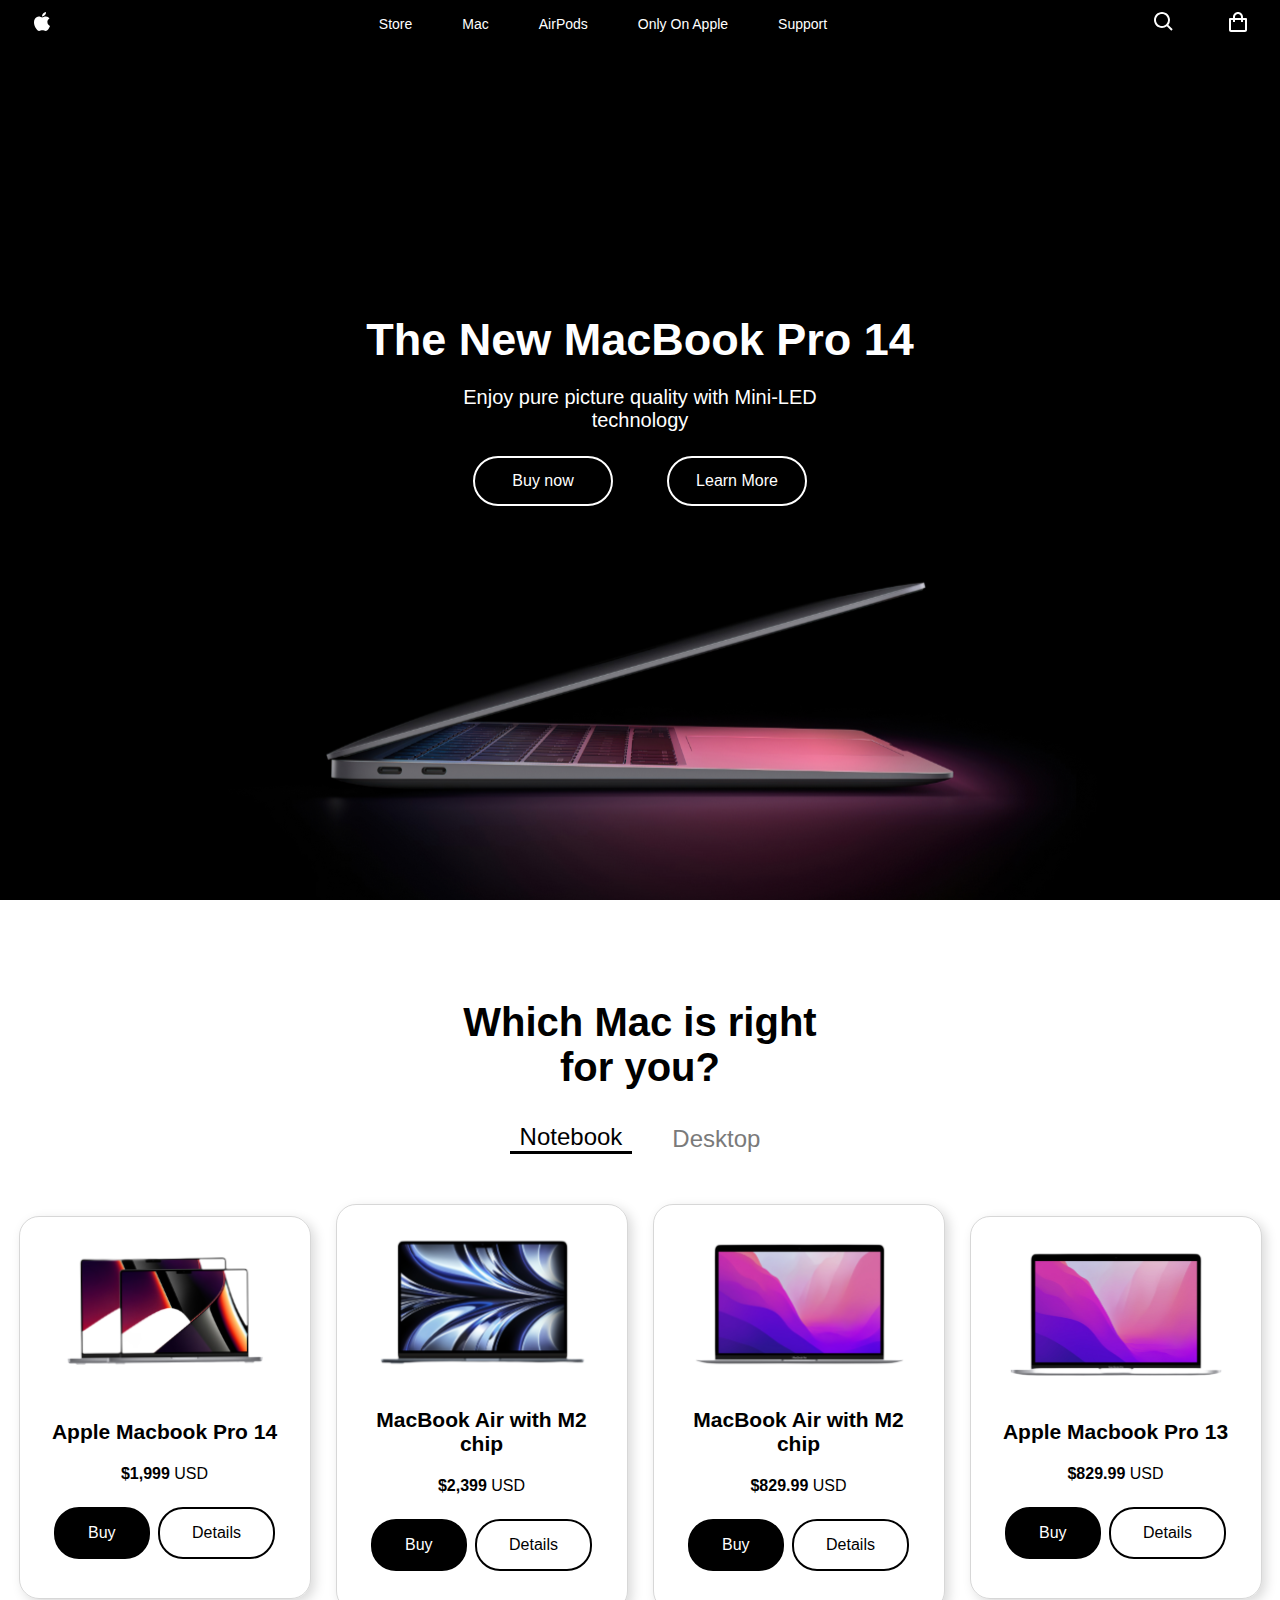
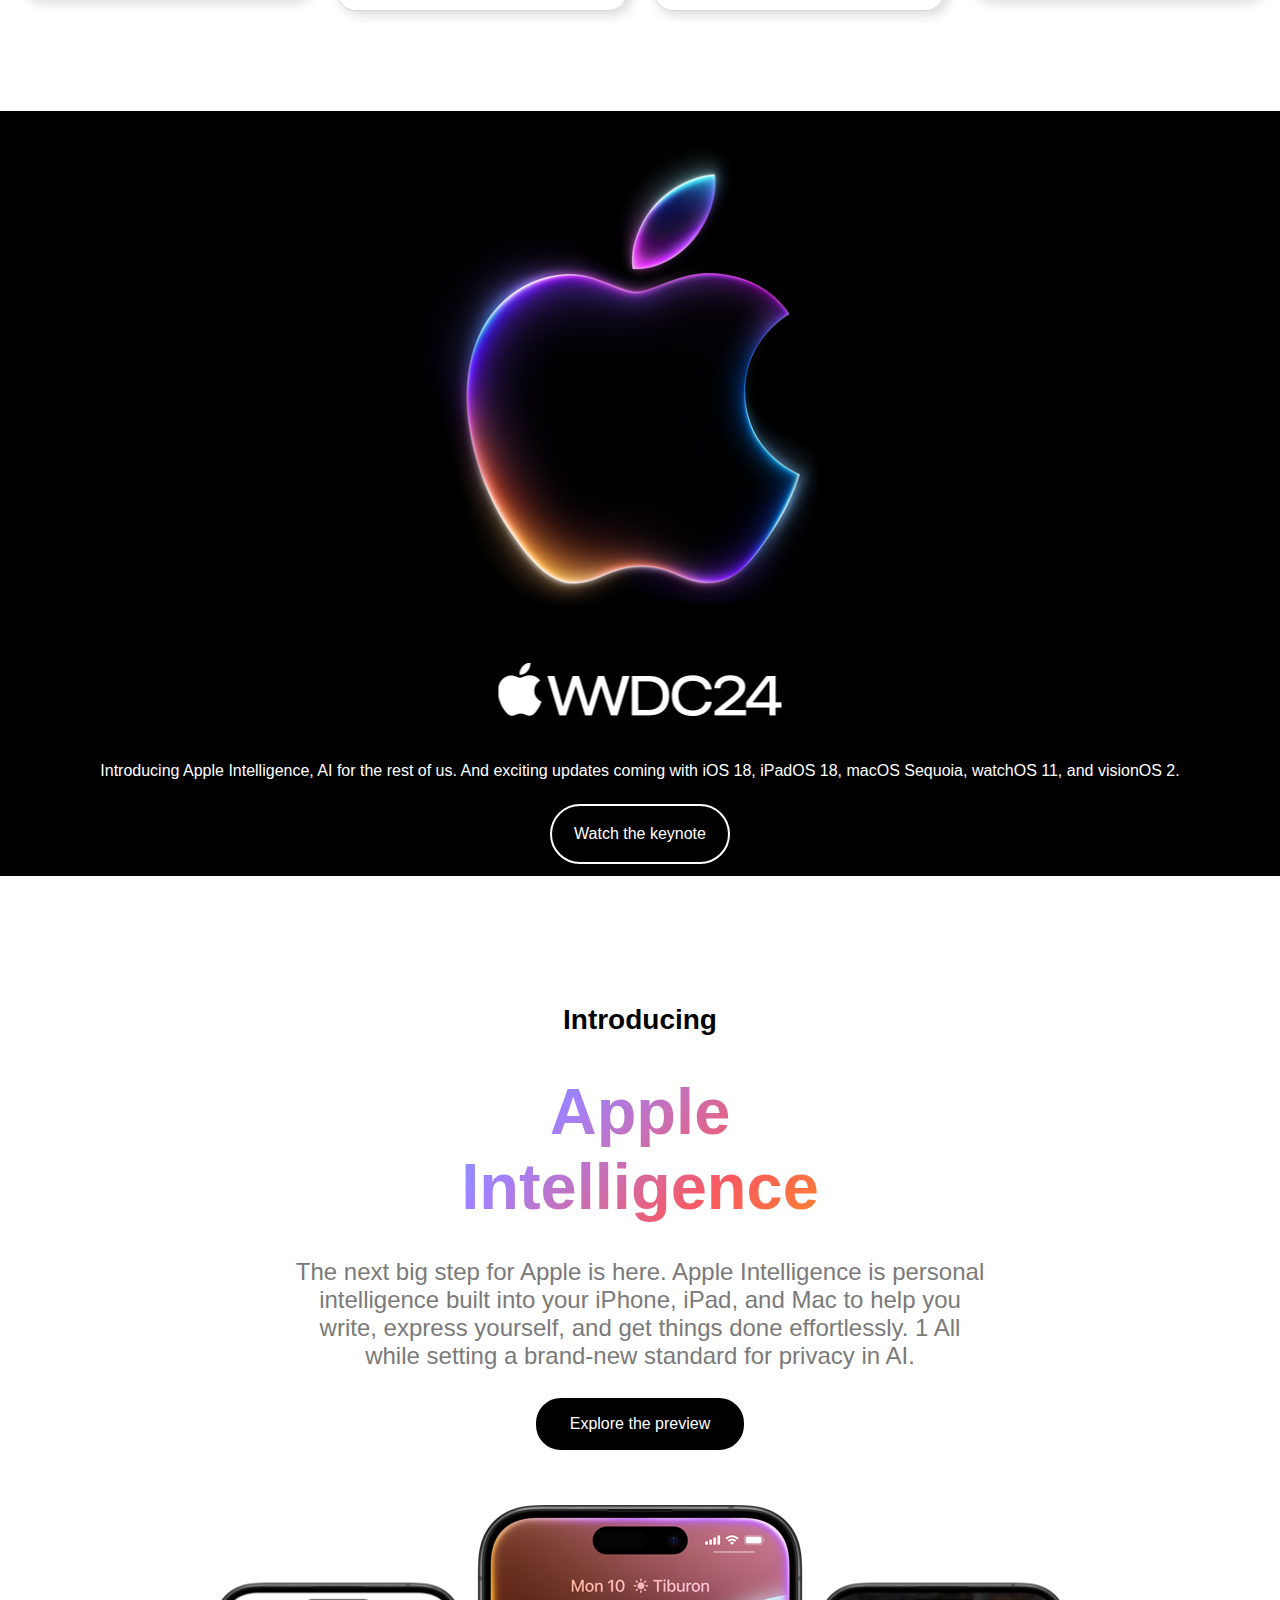
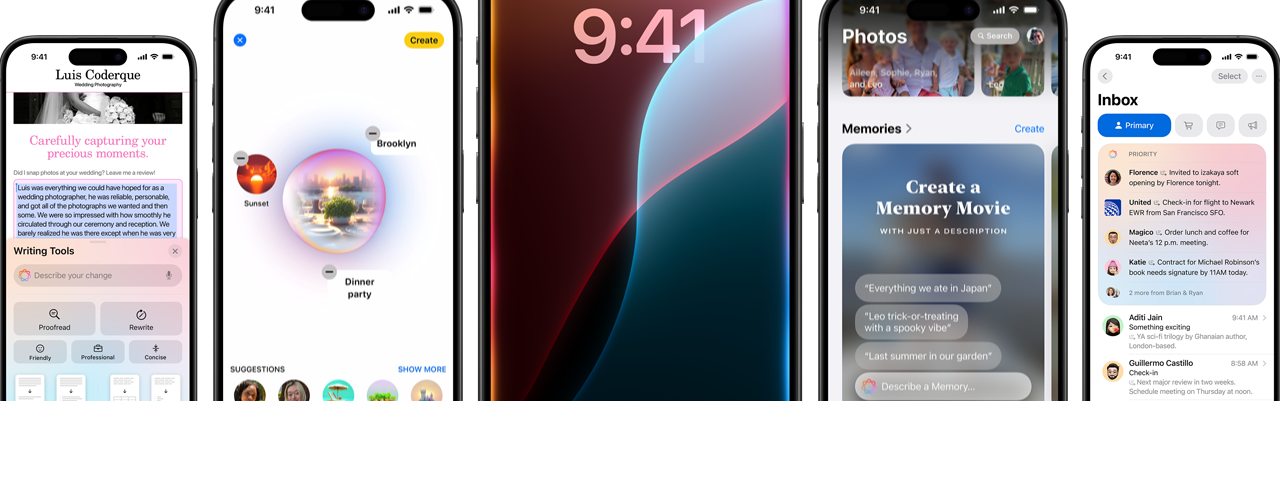
==== Landing_Page_Project/index.html @ f55e0472 "files were added" ====
<!DOCTYPE html>
<html lang="en">
  <head>
    <meta charset="UTF-8" />
    <meta name="viewport" content="width=device-width, initial-scale=1.0" />
    <link rel="stylesheet" href="./Style/General.css" />
    <link rel="stylesheet" href="./Style/Header.css" />
    <link rel="stylesheet" href="./Style/main.css" />
    <link rel="stylesheet" href="./Style/Footer.css" />
    <title>Apple</title>
  </head>
  <body>
    <header>
      <nav>
        <div class="logo">
          <svg
            xmlns="http://www.w3.org/2000/svg"
            width="24"
            height="24"
            viewBox="0 0 24 24"
          >
            <path
              d="M19.665 16.811a10.316 10.316 0 0 1-1.021 1.837c-.537.767-.978 1.297-1.316 1.592-.525.482-1.089.73-1.692.744-.432 0-.954-.123-1.562-.373-.61-.249-1.17-.371-1.683-.371-.537 0-1.113.122-1.73.371-.616.25-1.114.381-1.495.393-.577.025-1.154-.229-1.729-.764-.367-.32-.826-.87-1.377-1.648-.59-.829-1.075-1.794-1.455-2.891-.407-1.187-.611-2.335-.611-3.447 0-1.273.275-2.372.826-3.292a4.857 4.857 0 0 1 1.73-1.751 4.65 4.65 0 0 1 2.34-.662c.46 0 1.063.142 1.81.422s1.227.422 1.436.422c.158 0 .689-.167 1.593-.498.853-.307 1.573-.434 2.163-.384 1.6.129 2.801.759 3.6 1.895-1.43.867-2.137 2.08-2.123 3.637.012 1.213.453 2.222 1.317 3.023a4.33 4.33 0 0 0 1.315.863c-.106.307-.218.6-.336.882zM15.998 2.38c0 .95-.348 1.838-1.039 2.659-.836.976-1.846 1.541-2.941 1.452a2.955 2.955 0 0 1-.021-.36c0-.913.396-1.889 1.103-2.688.352-.404.8-.741 1.343-1.009.542-.264 1.054-.41 1.536-.435.013.128.019.255.019.381z"
            ></path>
          </svg>
        </div>
        <ul class="Nav__menu">
          <li>Store</li>
          <li>Mac</li>
          <li>AirPods</li>
          <li>Only On Apple</li>
          <li>Support</li>
        </ul>

        <ul class="right__nav">
          <li>
            <svg
              xmlns="http://www.w3.org/2000/svg"
              width="24"
              height="24"
              viewBox="0 0 24 24"
            >
              <path
                d="M10 18a7.952 7.952 0 0 0 4.897-1.688l4.396 4.396 1.414-1.414-4.396-4.396A7.952 7.952 0 0 0 18 10c0-4.411-3.589-8-8-8s-8 3.589-8 8 3.589 8 8 8zm0-14c3.309 0 6 2.691 6 6s-2.691 6-6 6-6-2.691-6-6 2.691-6 6-6z"
              ></path>
            </svg>
          </li>
          <li>
            <svg
              xmlns="http://www.w3.org/2000/svg"
              width="24"
              height="24"
              viewBox="0 0 24 24"
            >
              <path
                d="M5 22h14c1.103 0 2-.897 2-2V9a1 1 0 0 0-1-1h-3V7c0-2.757-2.243-5-5-5S7 4.243 7 7v1H4a1 1 0 0 0-1 1v11c0 1.103.897 2 2 2zM9 7c0-1.654 1.346-3 3-3s3 1.346 3 3v1H9V7zm-4 3h2v2h2v-2h6v2h2v-2h2l.002 10H5V10z"
              ></path>
            </svg>
          </li>
          <li>
            <svg
              xmlns="http://www.w3.org/2000/svg"
              width="24"
              height="24"
              viewBox="0 0 24 24"
            >
              <path d="M4 6h16v2H4zm0 5h16v2H4zm0 5h16v2H4z"></path>
            </svg>
          </li>
        </ul>
      </nav>
      <div class="Header__Title">
        <h1>The New MacBook Pro 14</h1>
        <p>
          Enjoy pure picture quality with Mini-LED <br />
          technology
        </p>
        <div class="btns__header">
          <button class="buttonOne">Buy now</button>
          <button class="buttonOne">Learn More</button>
        </div>
      </div>
      <img class="desktop__img" src="./Images/Laptops/Header_img.svg" alt="" />
      <img
        class="mobile__img"
        src="./Images/Laptops/New-2023-M3-MacBook-Pro.jpg"
        alt=""
      />
    </header>
    <main>
      <section class="section">
        <div class="Headeing__sectionOne">
          <h2>Which Mac is right<br />for you?</h2>
          <div class="types__section">
            <span>Notebook</span>
            <span>Desktop</span>
          </div>
        </div>
        <div class="slider__cards">
          <div class="cards">
            <div class="card">
              <img
                class="laptop__product"
                src="./Images/Laptops/Apple_macbook_pro_14.svg"
                alt=""
              />
              <h3>Apple Macbook Pro 14</h3>
              <div>
                <span class="price"><span class="bold">$1,999</span> USD</span>
              </div>
              <div class="card__btns">
                <button class="buttonThree">Buy</button>
                <button class="buttonTwo">Details</button>
              </div>
            </div>
            <div class="card">
              <img
                class="laptop__product"
                src="./Images/Laptops/mac_air_m2_chip.svg"
                alt=""
              />
              <h3>MacBook Air with M2 chip</h3>
              <div>
                <span class="price"><span class="bold">$2,399</span> USD</span>
              </div>
              <div class="card__btns">
                <button class="buttonThree">Buy</button>
                <button class="buttonTwo">Details</button>
              </div>
            </div>
            <div class="card">
              <img
                class="laptop__product"
                src="./Images/Laptops/mac_air_m1_chip.svg"
                alt=""
              />
              <h3>MacBook Air with M2 chip</h3>
              <div>
                <span class="price"><span class="bold">$829.99</span> USD</span>
              </div>
              <div class="card__btns">
                <button class="buttonThree">Buy</button>
                <button class="buttonTwo">Details</button>
              </div>
            </div>
            <div class="card">
              <img
                class="laptop__product"
                src="./Images/Laptops/macbook_pro_13.svg"
                alt=""
              />
              <h3>Apple Macbook Pro 13</h3>
              <div>
                <span class="price"><span class="bold">$829.99</span> USD</span>
              </div>
              <div class="card__btns">
                <button class="buttonThree">Buy</button>
                <button class="buttonTwo">Details</button>
              </div>
            </div>
          </div>
        </div>
      </section>
      <section class="section section2">
        <img class="Larg__logo" src="./Images/Logo/Ai_Apple_logo.svg" alt="" />
        <img src="./Images/VWDC24.svg" alt="" />
        <p>
          Introducing Apple Intelligence, AI for the rest of us. And exciting
          updates coming with iOS 18, iPadOS 18, macOS Sequoia, watchOS 11, and
          visionOS 2.
        </p>
        <button class="buttonOne largeButton">Watch the keynote</button>
      </section>
      <section class="section section3">
        <div class="heading__section3">
          <h3>Introducing</h3>
          <h2>Apple Intelligence</h2>
          <p>
            The next big step for Apple is here. Apple Intelligence is personal
            intelligence built into your iPhone, iPad, and Mac to help you
            write, express yourself, and get things done effortlessly. 1 All
            while setting a brand-new standard for privacy in AI.
          </p>
          <button class="buttonThree">Explore the preview</button>
        </div>
        <div class="section3__images">
          <img src="./Images/iPhone/iphone8.svg" alt="" />
          <img src="./Images/iPhone/iphone7.svg" alt="" />
          <img src="./Images/iPhone/iphone6.svg" alt="" />
          <img src="./Images/iPhone/iphone9.svg" alt="" />
          <img src="./Images/iPhone/iphone10.svg" alt="" />
        </div>
      </section>
    </main>
  </body>
</html>
---- Landing_Page_Project/Style/General.css ----
@import url("https://fonts.cdnfonts.com/css/sf-pro-display");

:root {
  --White-color: #ffffff;
  --Black-color: #000000;
  --Gray-color: #7a7a7a;
}

body {
  font-family: "SF Pro Display", sans-serif;
  margin: 0;
  padding: 0;
  scroll-behavior: smooth;
}

/*Buttons*/

.buttonOne {
  background-color: transparent;
  color: var(--White-color);
  border: 2px solid var(--White-color);
  height: 50px;
  width: 140px;
  text-align: center;
  text-decoration: none;
  display: inline-block;
  font-size: 16px;
  margin: 4px 2px;
  cursor: pointer;
  border-radius: 25px;
}

.largeButton {
  width: 180px;
  height: 60px;
  border-radius: 35px;
}

.buttonOne:hover {
  background-color: var(--White-color);
  color: var(--Black-color);
  transition-duration: 0.3s;
  transition-timing-function: ease-out;
}

.buttonTwo {
  background-color: transparent;
  color: var(--Black-color);
  border: 2px solid var(--Black-color);
  padding: 15px 32px;
  text-align: center;
  text-decoration: none;
  display: inline-block;
  font-size: 16px;
  margin: 4px 2px;
  cursor: pointer;
  border-radius: 25px;
}

.buttonTwo:hover {
  background-color: var(--Black-color);
  color: var(--White-color);
  transition-duration: 0.3s;
  transition-timing-function: ease-out;
}

.buttonThree {
  background-color: var(--Black-color);
  color: var(--White-color);
  border: 2px solid var(--Black-color);
  padding: 15px 32px;
  text-align: center;
  text-decoration: none;
  display: inline-block;
  font-size: 16px;
  margin: 4px 2px;
  cursor: pointer;
  border-radius: 25px;
}

.buttonThree:hover {
  background-color: var(--White-color);
  color: var(--Black-color);
  transition-duration: 0.3s;
  transition-timing-function: ease-out;
}

/*End of Buttons*/

/*Spcls*/
.bold {
  font-weight: bold;
}
/*end of Spcls*/

/*Headings*/

.Headeing__sectionOne {
  text-align: center;
}

.Headeing__sectionOne h2 {
  font-size: 40px;
}

.types__section {
  display: flex;
  align-items: center;
  justify-content: center;
  gap: 30px;
}

.types__section span {
  font-size: 24px;
  padding: 0 10px;
  cursor: pointer;
}

.types__section span:first-child {
  border-bottom: 3px solid var(--Black-color);
}

.types__section span:last-child {
  color: var(--Gray-color);
}
/*end of Headings*/
---- Landing_Page_Project/Style/Header.css ----
:root {
  --White-color: #ffffff;
  --Black-color: #000000;
}

header {
  background-color: var(--Black-color);
  color: var(--White-color);
  display: flex;
  flex-direction: column;
  align-items: center;
  justify-content: space-between;
  height: 100dvh;
  overflow-y: hidden;
}

header img {
  width: 80%;
}

.mobile__img {
  display: none;
}

nav {
  display: flex;
  align-items: center;
  justify-content: space-between;
  padding: 10px 30px;
  font-size: 14px;
  fill: var(--White-color);
  width: 100%;
  box-sizing: border-box;
}

nav ul {
  list-style-type: none;
  margin: 0;
  padding: 0;
  display: flex;
  align-items: center;
  justify-content: center;
  gap: 50px;
}

nav ul li,
.logo {
  cursor: pointer;
}

.Nav__menu {
  justify-self: center;
}

.right__nav li:last-child {
  display: none;
}

.Header__Title {
  display: flex;
  flex-direction: column;
  align-items: center;
  justify-content: center;
  text-align: center;
  transform: translateY(200px);
}

.Header__Title h1 {
  font-size: 45px;
  margin: 0;
}

.Header__Title p {
  font-size: 20px;
}

.btns__header {
  display: flex;
  align-items: center;
  justify-content: center;
  gap: 50px;
}

@media screen and (max-width: 1024px) {
  header img {
    width: 100%;
  }
}

@media screen and (max-width: 768px) {
  .Nav__menu {
    display: none;
  }

  .right__nav li:last-child {
    display: list-item;
  }

  .Header__Title {
    transform: translateY(0);
  }

  .Header__Title h1 {
    font-size: 30px;
  }
  .Header__Title p {
    font-size: 15px;
  }

  .btns__header {
    flex-direction: column;
    gap: 20px;
  }

  .desktop__img {
    display: none;
  }

  .mobile__img {
    display: block;
  }
}
---- Landing_Page_Project/Style/main.css ----
:root {
  --White-color: #ffffff;
  --Black-color: #000000;
  --Gray-color: #7a7a7a;
  --transparent-gray: #7a7a7a4d;
}

.section {
  margin: 100px 0;
}

/*Cards*/
.cards {
  display: flex;
  align-items: center;
  justify-content: center;
  gap: 25px;
  margin: 50px 0;
}

.card {
  width: 250px;
  border-radius: 20px;
  box-shadow: 0.25rem 0.25rem 0.75rem rgba(0, 0, 0, 0.15);
  display: flex;
  flex-direction: column;
  align-items: center;
  padding: 15px 20px;
  border: 1px solid var(--transparent-gray);
}

.card img {
  width: 100%;
  height: auto;
  aspect-ratio: 3/2;
}

.card h3 {
  font-size: 21px;
  text-align: center;
}

.laptop__product {
  width: 90%;
}

.card__btns {
  padding: 20px 0;
}

/*end of Cards*/

/*Sections2*/

.section2 {
  background-color: var(--Black-color);
  color: var(--White-color);
  display: flex;
  flex-direction: column;
  justify-content: center;
  align-items: center;
  height: 85dvh;
  text-align: center;
}

.section2 img {
  margin: 25px 0;
}

.Larg__logo {
  width: 50%;
  max-width: 450px;
}

.section2 p {
  margin: 20px 0;
}

/*End of section2*/

/*section3*/
.heading__section3 {
  text-align: center;
  display: flex;
  flex-direction: column;
  align-items: center;
  justify-content: center;
  margin: 0;
}

.heading__section3 h3 {
  font-size: 28px;
}

.heading__section3 h2 {
  font-size: 65px;
  margin: 10px 0;
  width: 550px;
  font-weight: bold;
  background: linear-gradient(135deg, #52c5ff, #9f82ff, #f95960, #ff9e0c);
  background-clip: text;
  -webkit-background-clip: text;
  -webkit-text-fill-color: transparent;
}

.heading__section3 p {
  width: 700px;
  font-size: 24px;
  color: var(--Gray-color);
}

.section3__images {
  display: flex;
  align-items: flex-end;
  justify-content: center;
  gap: 10px;
  margin-top: 50px;
  width: 100%;
}

.section3__images img {
  width: auto;
}
/*end of section3*/

@media screen and (max-width: 1250px) {
  .slider__cards {
    overflow: auto;
    scroll-snap-type: x mandatory;
  }

  .cards {
    display: inline-flex;
    white-space: nowrap;
    padding: 0 20px;
    transition: transform 0.5s ease-in-out;
  }

  /* .card {
    scroll-snap-align: start;
  } */
}

@media screen and (max-width: 768px) {
  .heading__section3 h2 {
    font-size: 45px;
    width: auto;
  }

  .heading__section3 p {
    width: auto;
    font-size: 20px;
  }
}
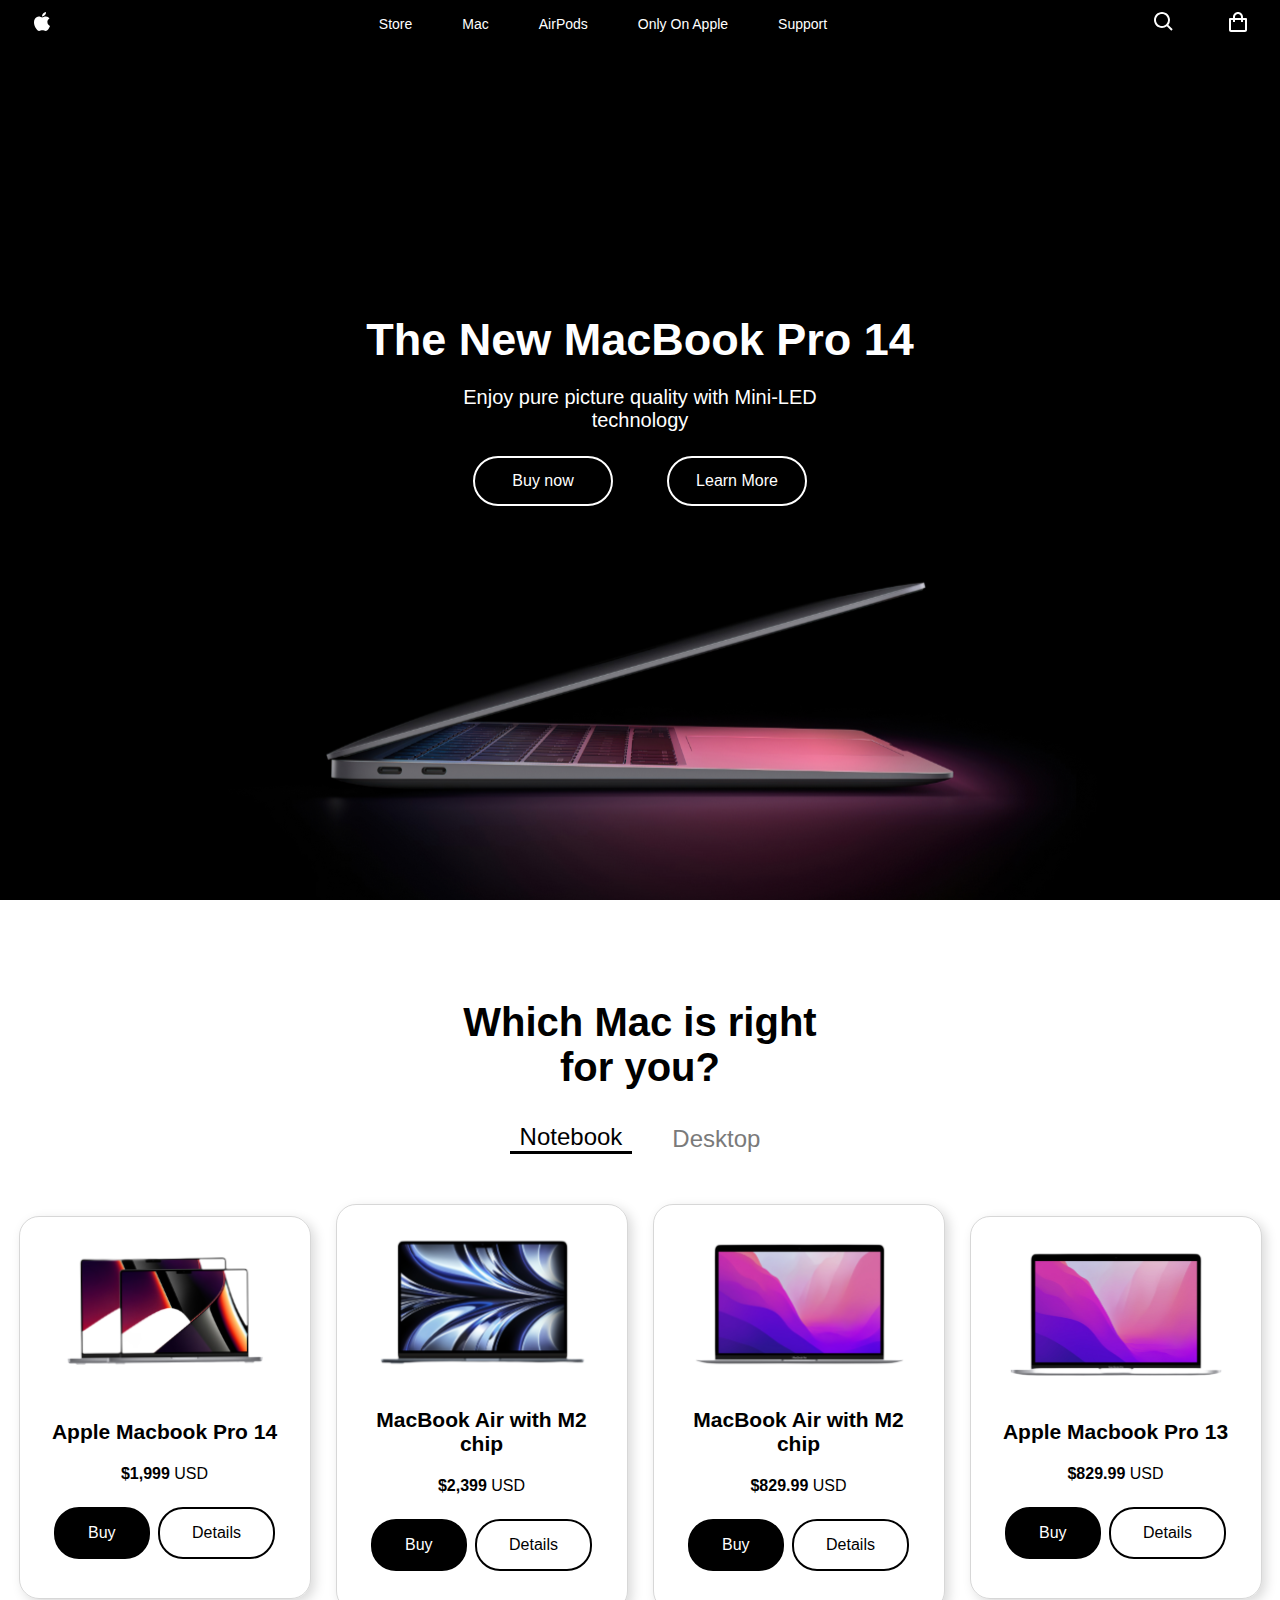
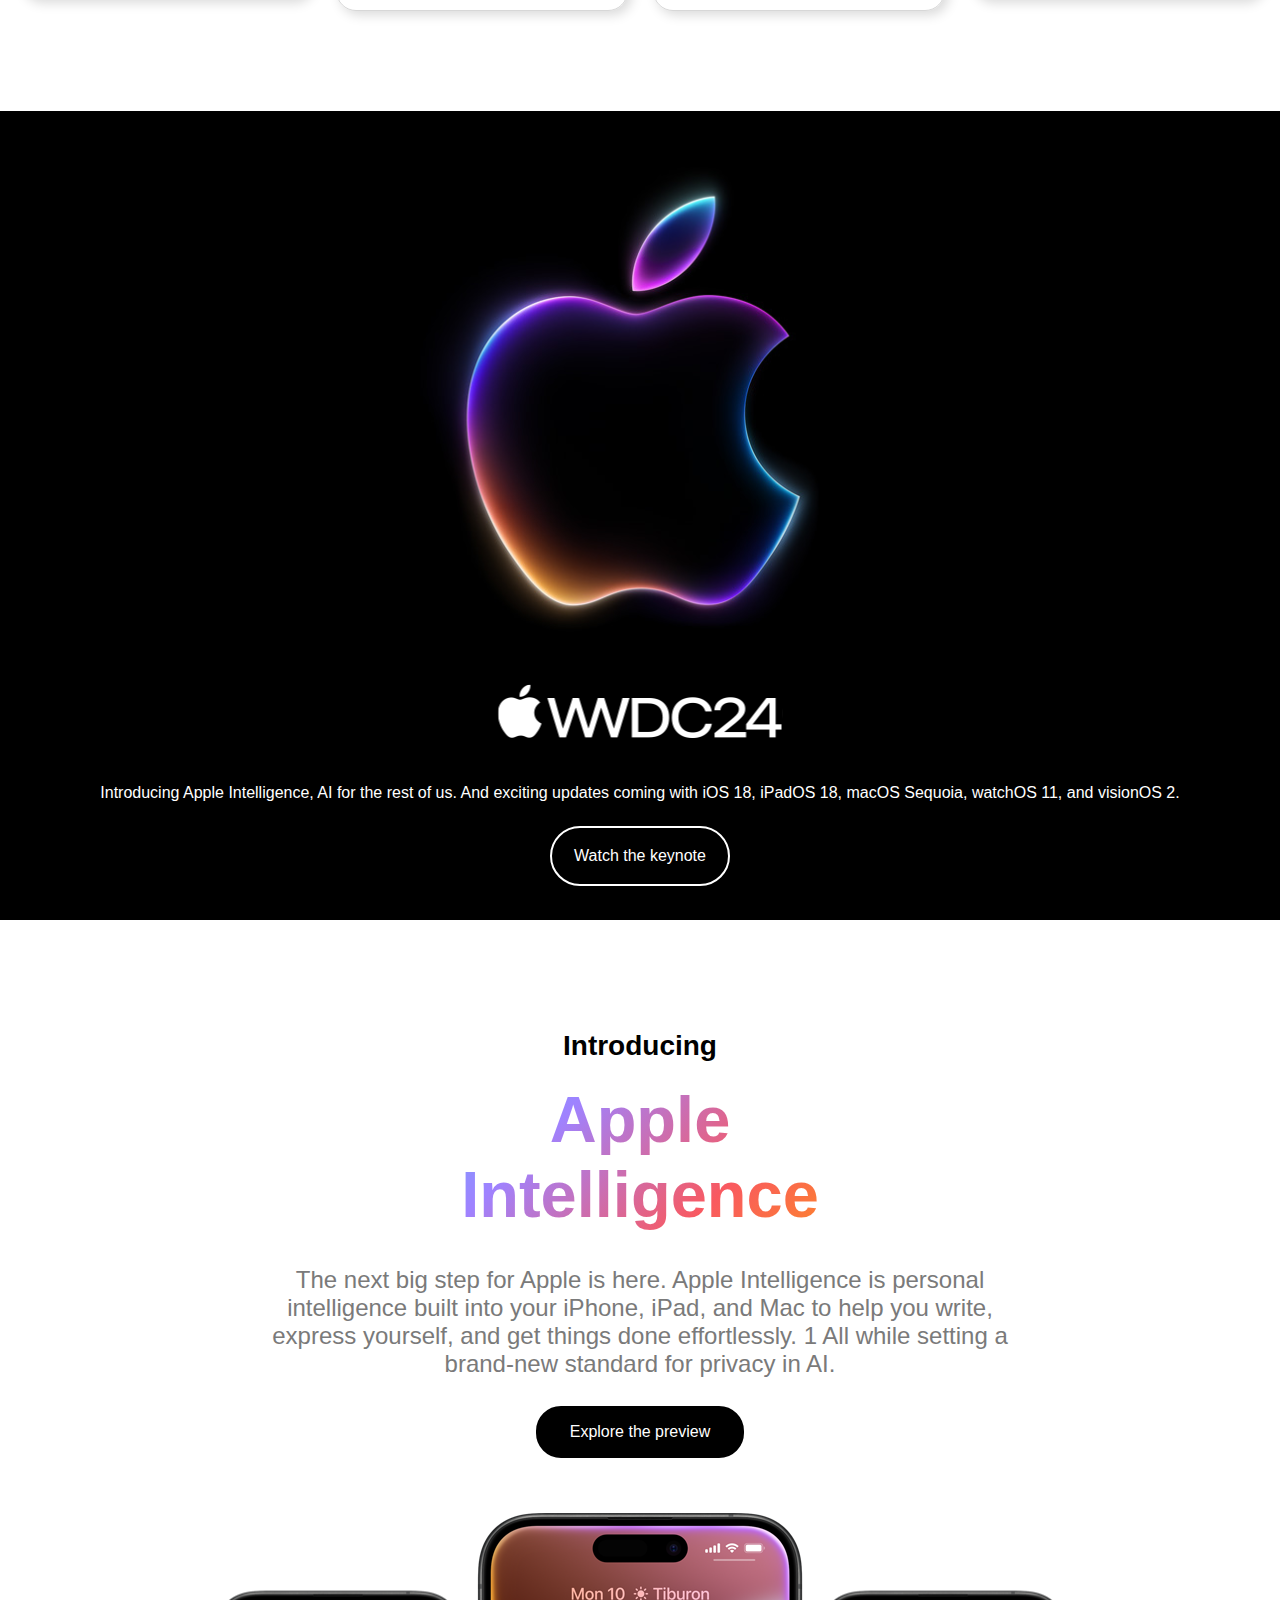
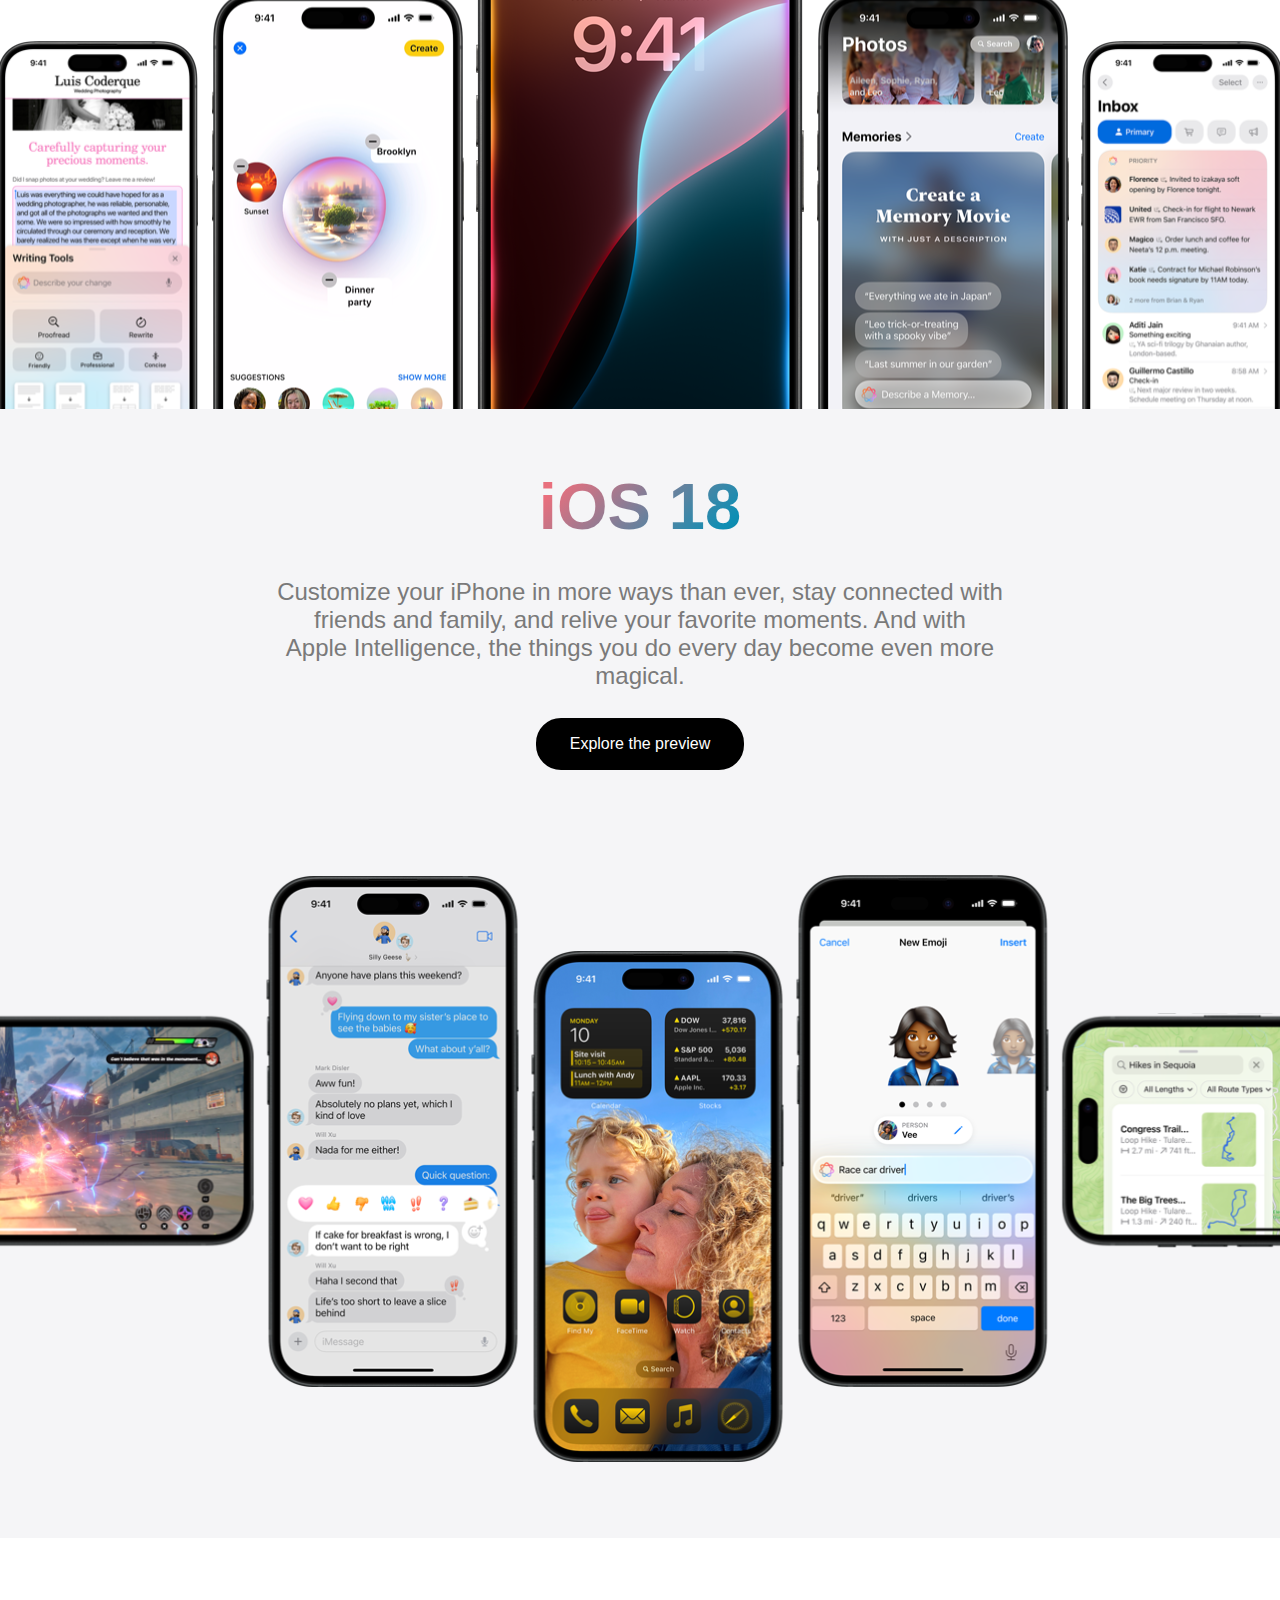
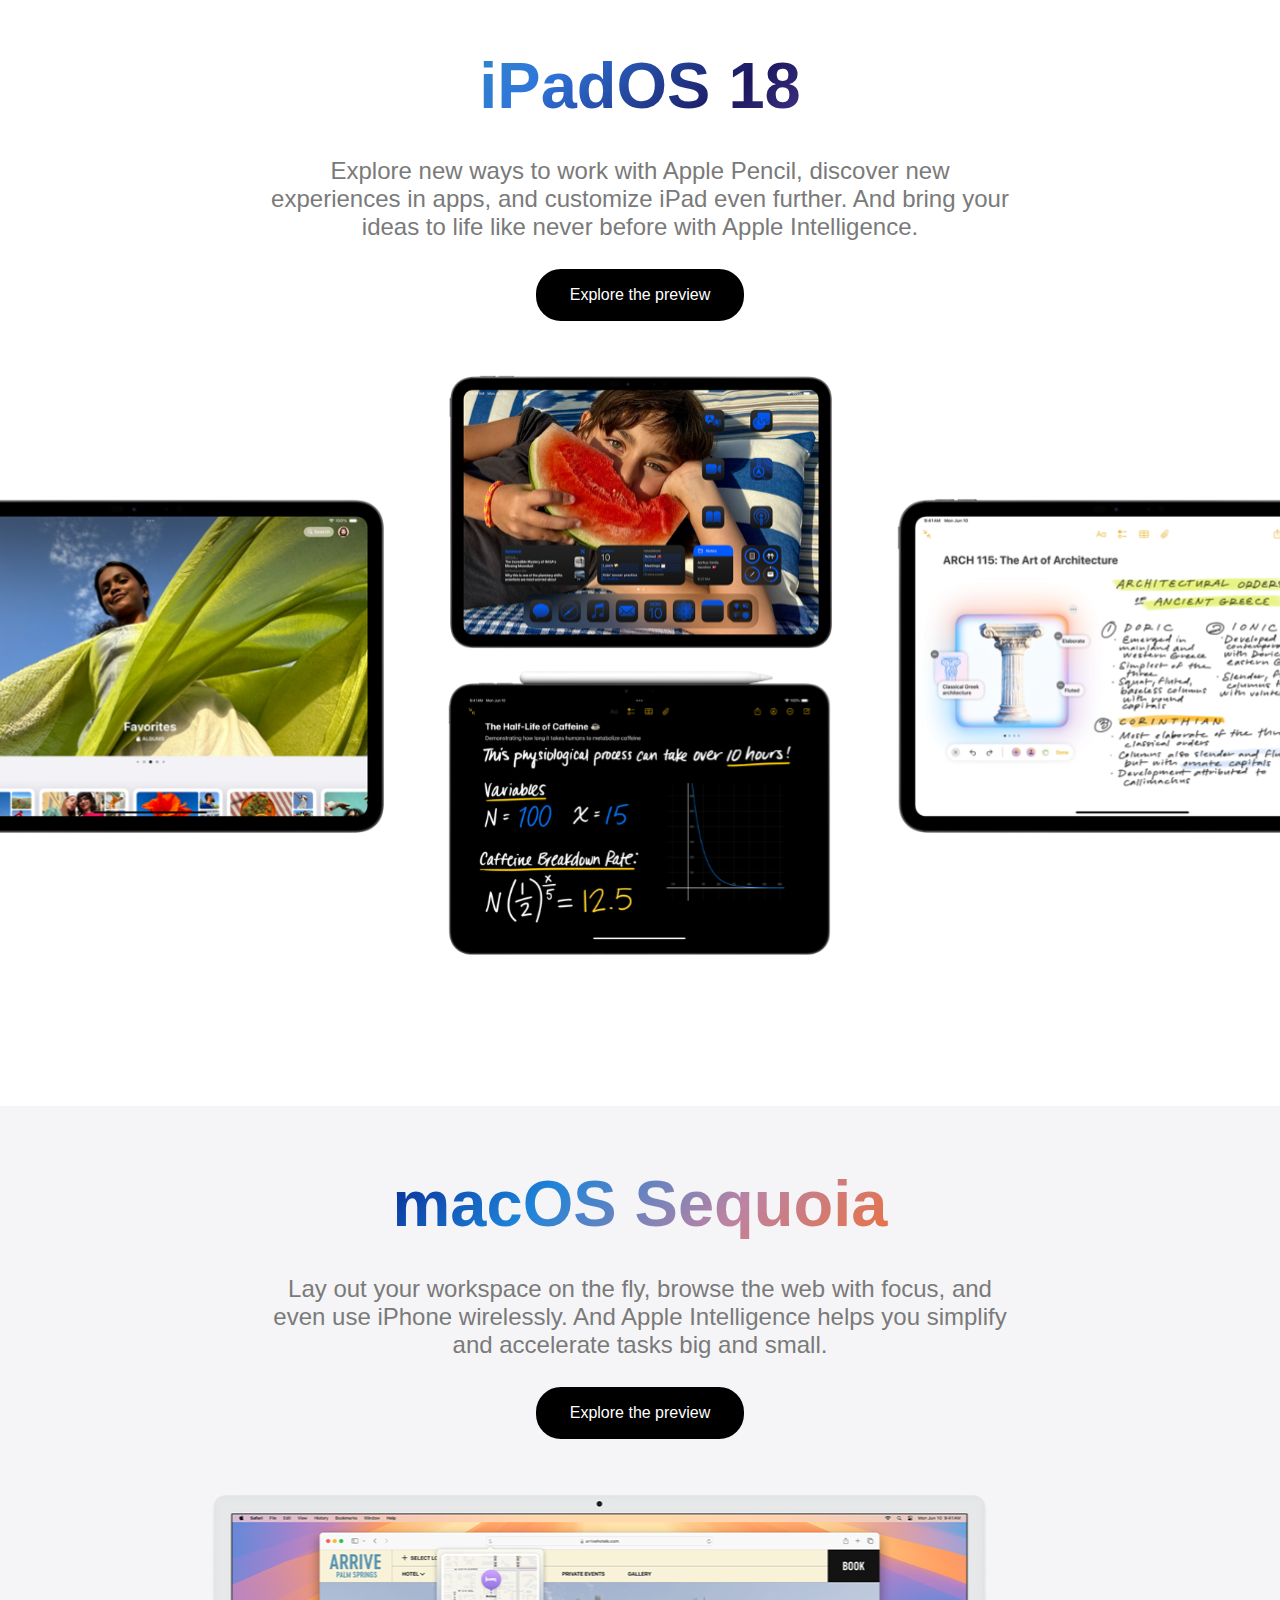
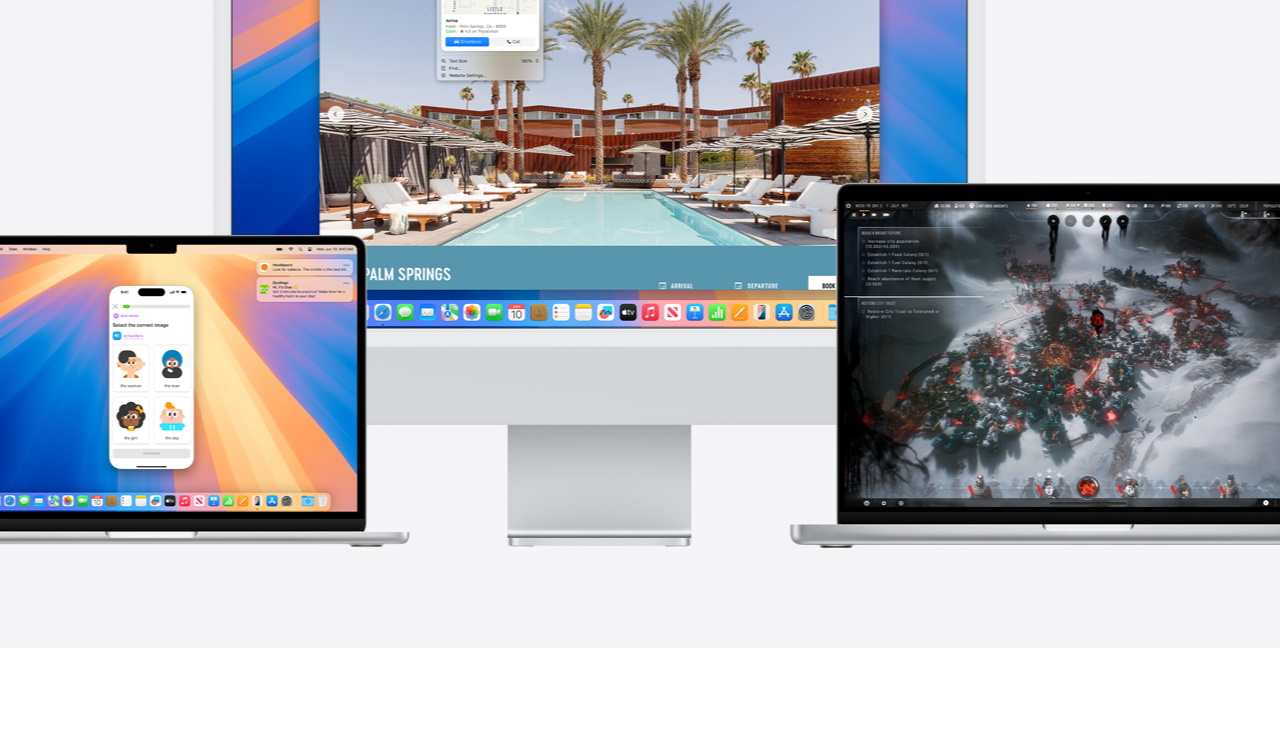
==== commit e7a55e80: "added to section 6" ====
--- a/Landing_Page_Project/index.html
+++ b/Landing_Page_Project/index.html
@@ -172,7 +172,7 @@
         <button class="buttonOne largeButton">Watch the keynote</button>
       </section>
       <section class="section section3">
-        <div class="heading__section3">
+        <div class="heading_title heading__section3">
           <h3>Introducing</h3>
           <h2>Apple Intelligence</h2>
           <p>
@@ -184,11 +184,70 @@
           <button class="buttonThree">Explore the preview</button>
         </div>
         <div class="section3__images">
-          <img src="./Images/iPhone/iphone8.svg" alt="" />
-          <img src="./Images/iPhone/iphone7.svg" alt="" />
-          <img src="./Images/iPhone/iphone6.svg" alt="" />
-          <img src="./Images/iPhone/iphone9.svg" alt="" />
-          <img src="./Images/iPhone/iphone10.svg" alt="" />
+          <img class="max3" src="./Images/iPhone/iphone8.svg" alt="" />
+          <img class="max2" src="./Images/iPhone/iphone7.svg" alt="" />
+          <img class="max1" src="./Images/iPhone/iphone6.svg" alt="" />
+          <img class="max2" src="./Images/iPhone/iphone9.svg" alt="" />
+          <img class="max3" src="./Images/iPhone/iphone10.svg" alt="" />
+        </div>
+      </section>
+      <section class="section section4">
+        <div class="heading_title heading__section4">
+          <h2>iOS 18</h2>
+          <p>
+            Customize your iPhone in more ways than ever, stay connected with
+            friends and family, and relive your favorite moments. And with
+            Apple Intelligence, the things you do every day become even more
+            magical.
+          </p>
+          <button class="buttonThree">Explore the preview</button>
+        </div>
+        <div class="section4__images">
+          <img src="./Images/iPhone/iphone5.svg" alt="" />
+          <img
+            class="hide__onMobile"
+            src="./Images/iPhone/iphone4.svg"
+            alt=""
+          />
+          <img class="mid__sect4Img" src="./Images/iPhone/iphone1.svg" alt="" />
+          <img
+            class="hide__onMobile"
+            src="./Images/iPhone/iphone3.svg"
+            alt=""
+          />
+          <img src="./Images/iPhone/iphone2.svg" alt="" />
+        </div>
+      </section>
+      <section class="section section5">
+        <div class="heading_title heading__section5">
+          <h2>iPadOS 18</h2>
+          <p>
+            Explore new ways to work with Apple Pencil, discover new experiences
+            in apps, and customize iPad even further. And bring your ideas to
+            life like never before with Apple Intelligence.
+          </p>
+          <button class="buttonThree">Explore the preview</button>
+        </div>
+        <div class="section5__images">
+          <img src="./Images/iPad/iPad1.svg" alt="" />
+          <img src="./Images/iPad/iPad2.svg" alt="" />
+          <img src="./Images/iPad/iPad4.svg" alt="" />
+        </div>
+      </section>
+      <section class="section section6">
+        <div class="heading_title heading__section6">
+          <h2>macOS Sequoia</h2>
+          <p>
+            Lay out your workspace on the fly, browse the web with focus, and
+            even use iPhone wirelessly. And Apple Intelligence helps you
+            simplify and accelerate tasks big and small.
+          </p>
+          <button class="buttonThree">Explore the preview</button>
+          <div class="section6__images">
+            <img class="z__forward" src="./Images/Laptops2/laptop2.svg" alt="" />
+            <img src="./Images/Laptops2/Desktop_mac.svg" alt="" />
+            <img class="z__forward" src="./Images/Laptops2/latop1.svg" alt="" />
+          </div>
         </div>
       </section>
     </main>
--- a/Landing_Page_Project/Style/main.css
+++ b/Landing_Page_Project/Style/main.css
@@ -3,6 +3,7 @@
   --Black-color: #000000;
   --Gray-color: #7a7a7a;
   --transparent-gray: #7a7a7a4d;
+  --gray-color-background: #f5f5f7;
 }
 
 .section {
@@ -59,8 +60,8 @@
   flex-direction: column;
   justify-content: center;
   align-items: center;
-  height: 85dvh;
   text-align: center;
+  padding: 30px;
 }
 
 .section2 img {
@@ -79,7 +80,11 @@
 /*End of section2*/
 
 /*section3*/
-.heading__section3 {
+.section3 {
+  margin-bottom: 0;
+}
+
+.heading_title {
   text-align: center;
   display: flex;
   flex-direction: column;
@@ -90,6 +95,7 @@
 
 .heading__section3 h3 {
   font-size: 28px;
+  margin: 10px 0;
 }
 
 .heading__section3 h2 {
@@ -103,8 +109,8 @@
   -webkit-text-fill-color: transparent;
 }
 
-.heading__section3 p {
-  width: 700px;
+.heading_title p {
+  width: 750px;
   font-size: 24px;
   color: var(--Gray-color);
 }
@@ -115,15 +121,145 @@
   justify-content: center;
   gap: 10px;
   margin-top: 50px;
+  overflow: hidden;
+}
+
+.section3__images img {
+  flex-shrink: 0;
+  height: auto;
   width: 100%;
 }
 
-.section3__images img {
-  width: auto;
-}
-/*end of section3*/
+.max1 {
+  flex-basis: 330px;
+}
+
+.max2 {
+  flex-basis: 255px;
+}
+
+.max3 {
+  flex-basis: 205px;
+}
+/*End of section3*/
+
+/*section4*/
+
+.section4 {
+  background-color: var(--gray-color-background);
+  padding: 50px 0;
+  margin-top: 0;
+}
+
+.heading__section4 h2 {
+  font-size: 65px;
+  margin: 10px 0;
+  width: 550px;
+  font-weight: bold;
+  background: linear-gradient(135deg, #cf807f, #ea6f7d, #0d8eb4, #0d4e4e);
+  background-clip: text;
+  -webkit-background-clip: text;
+  -webkit-text-fill-color: transparent;
+}
+
+.section4__images {
+  display: flex;
+  align-items: center;
+  width: 100%;
+  justify-content: space-between;
+  padding: 100px 0;
+  gap: 10px;
+}
+
+.section4__images img {
+  width: 255px;
+  height: auto;
+}
+
+.mid__sect4Img {
+  transform: translateY(75px);
+}
+
+/*End of section4*/
+
+/*section5*/
+
+.heading__section5 h2 {
+  font-size: 65px;
+  margin: 10px 0;
+  width: 550px;
+  font-weight: bold;
+  background: linear-gradient(135deg, #339aaf, #2e76db, #1b175f, #6f57b4);
+  background-clip: text;
+  -webkit-background-clip: text;
+  -webkit-text-fill-color: transparent;
+}
+
+.section5__images {
+  display: flex;
+  align-items: center;
+  justify-content: space-between;
+  padding: 50px 0;
+  gap: 15px;
+}
+
+.section5__images img {
+  max-width: 525px;
+  min-width: 200px;
+  width: 30%;
+  height: auto;
+}
+
+/*End of section5*/
+
+/*section6*/
+.section6 {
+  background-color: var(--gray-color-background);
+  padding: 50px 0;
+}
+
+.heading__section6 h2 {
+  font-size: 65px;
+  margin: 10px 0;
+  width: 550px;
+  font-weight: bold;
+  background: linear-gradient(135deg, #021b8b, #1e84d9, #bd83a2, #ef6f33);
+  background-clip: text;
+  -webkit-background-clip: text;
+  -webkit-text-fill-color: transparent;
+}
+
+.section6__images {
+  display: flex;
+  align-items: flex-end;
+  justify-content: center;
+  overflow-x: hidden;
+  padding: 50px 0;
+}
+
+.section6__images img:first-child {
+  transform: translateX(200px);
+}
+
+.section6__images img:last-child {
+  transform: translateX(-200px);
+}
+
+.z__forward {
+  z-index: 1;
+}
+
+/*End of section6*/
+
+@media screen and (max-width: 1275px) {
+  .section4__images img {
+    width: 200px;
+    height: auto;
+  }
+}
 
 @media screen and (max-width: 1250px) {
+  /*cards start*/
   .slider__cards {
     overflow: auto;
     scroll-snap-type: x mandatory;
@@ -136,19 +272,90 @@
     transition: transform 0.5s ease-in-out;
   }
 
-  /* .card {
-    scroll-snap-align: start;
-  } */
+  /*end of cards*/
+}
+
+@media screen and (max-width: 1024px) {
+  /*section 3*/
+
+  .max1 {
+    max-width: 30%;
+  }
+
+  .max2 {
+    max-width: 20%;
+  }
+
+  .max3 {
+    max-width: 15%;
+  }
+
+  /*end of section 3*/
+
+  /*section4*/
+
+  .section4__images img {
+    width: 168px;
+  }
+
+  /*end of section4*/
+}
+
+@media screen and (max-width: 890px) {
+  .hide__onMobile {
+    display: none;
+  }
+
+  .section4__images img {
+    width: 200px;
+  }
+
+  .mid__sect4Img {
+    transform: translateY(0);
+  }
 }
 
 @media screen and (max-width: 768px) {
-  .heading__section3 h2 {
+  .heading_title h2 {
     font-size: 45px;
     width: auto;
   }
 
-  .heading__section3 p {
+  .heading_title p {
     width: auto;
     font-size: 20px;
   }
 }
+
+@media screen and (max-width: 730px) {
+  .section5__images {
+    justify-content: center;
+    gap: 30px;
+    overflow-x: hidden;
+    width: 100%;
+  }
+}
+
+@media screen and (max-width: 650px) {
+  .section4__images img {
+    width: 150px;
+    flex-shrink: 0;
+  }
+
+  .section4__images {
+    justify-content: space-between;
+    overflow-x: hidden;
+    width: 100%;
+    padding: 50px 0;
+  }
+
+  .mid__sect4Img {
+    z-index: 1;
+  }
+}
+
+@media screen and (max-width: 460px) {
+  .section4__images {
+    justify-content: center;
+  }
+}
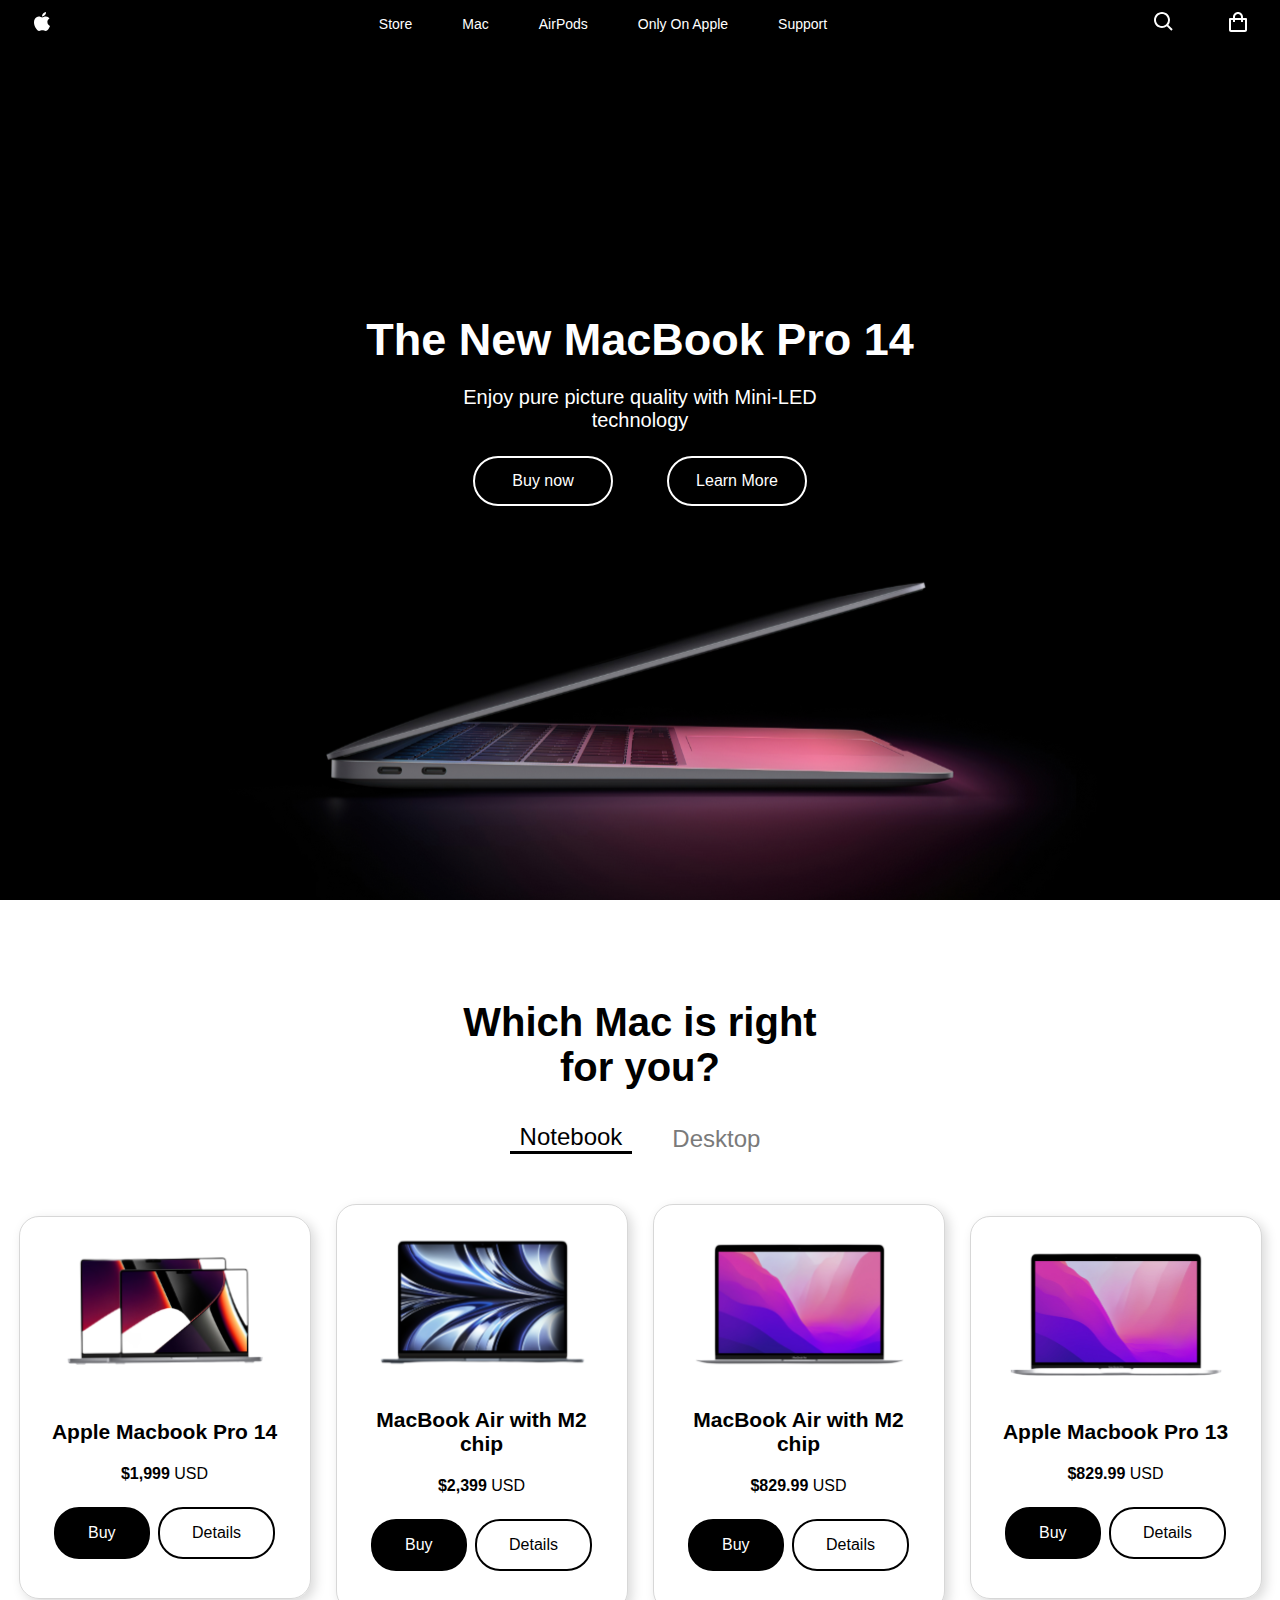
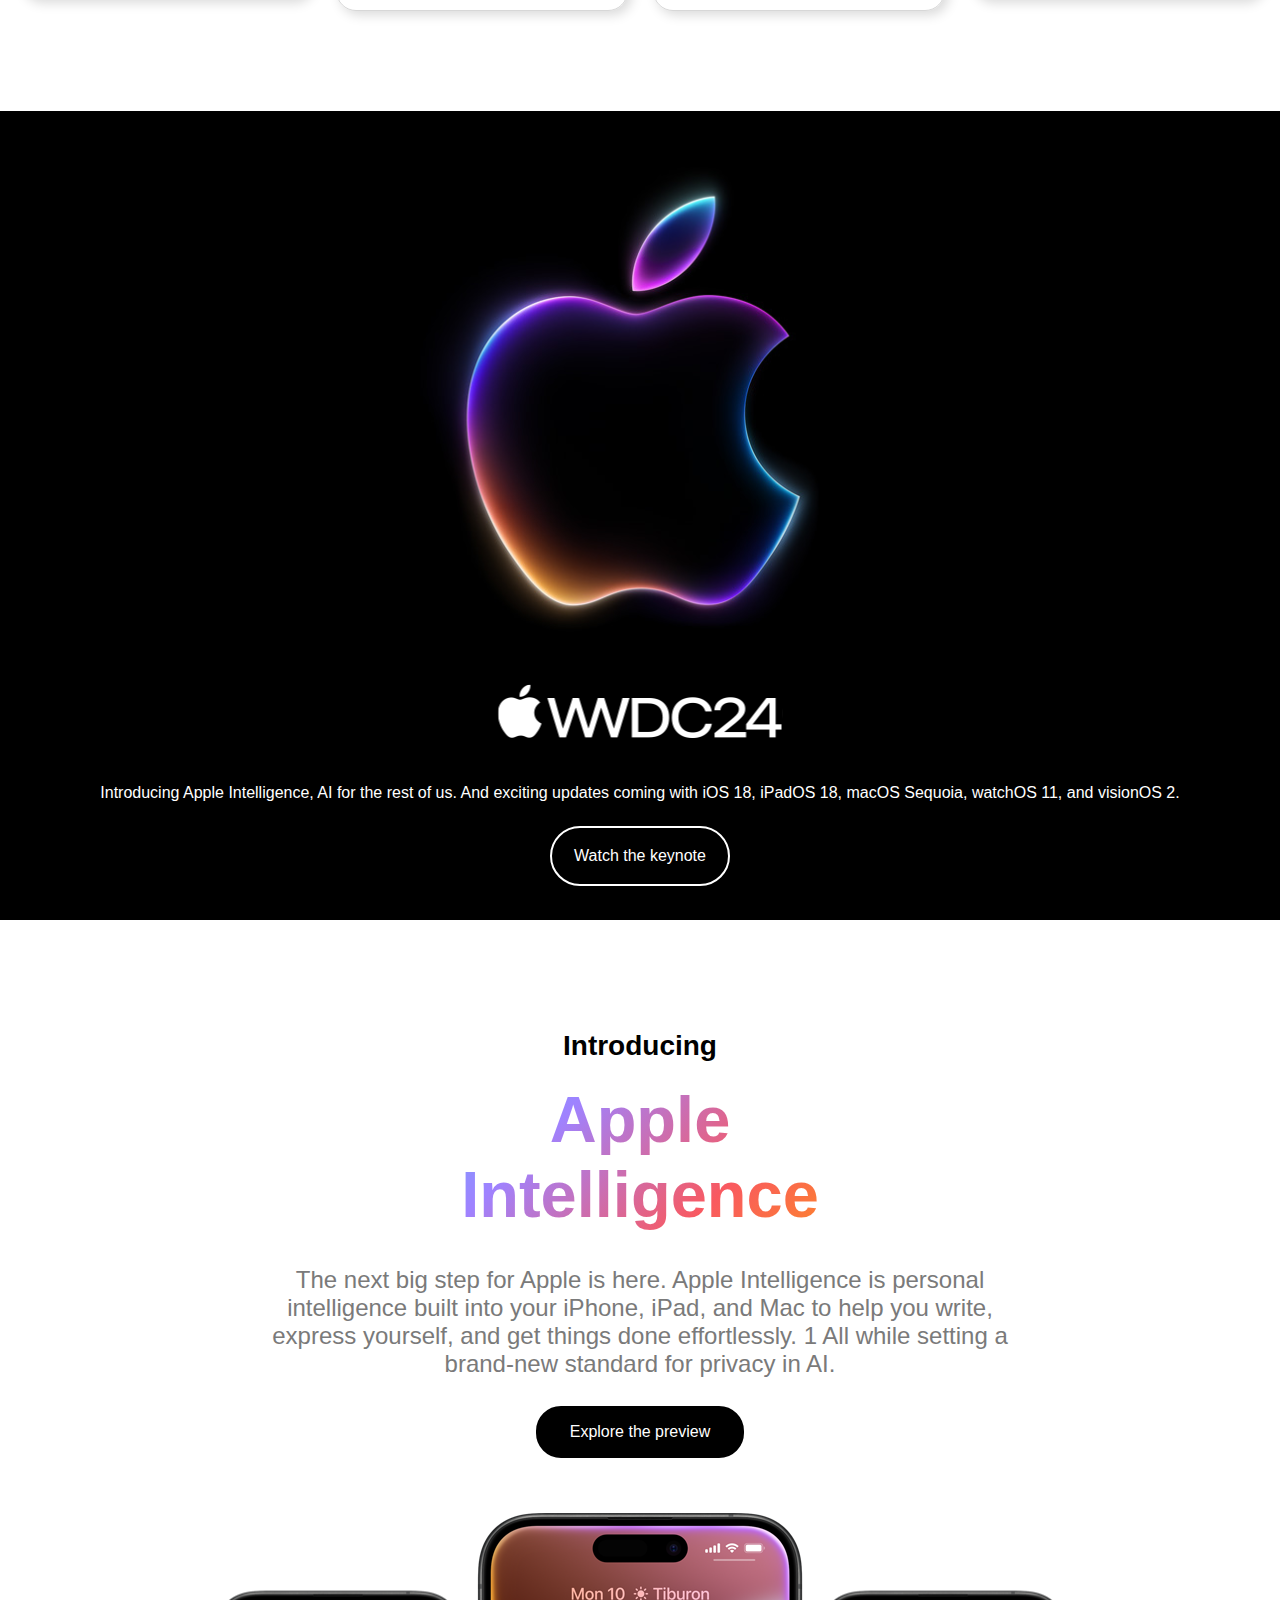
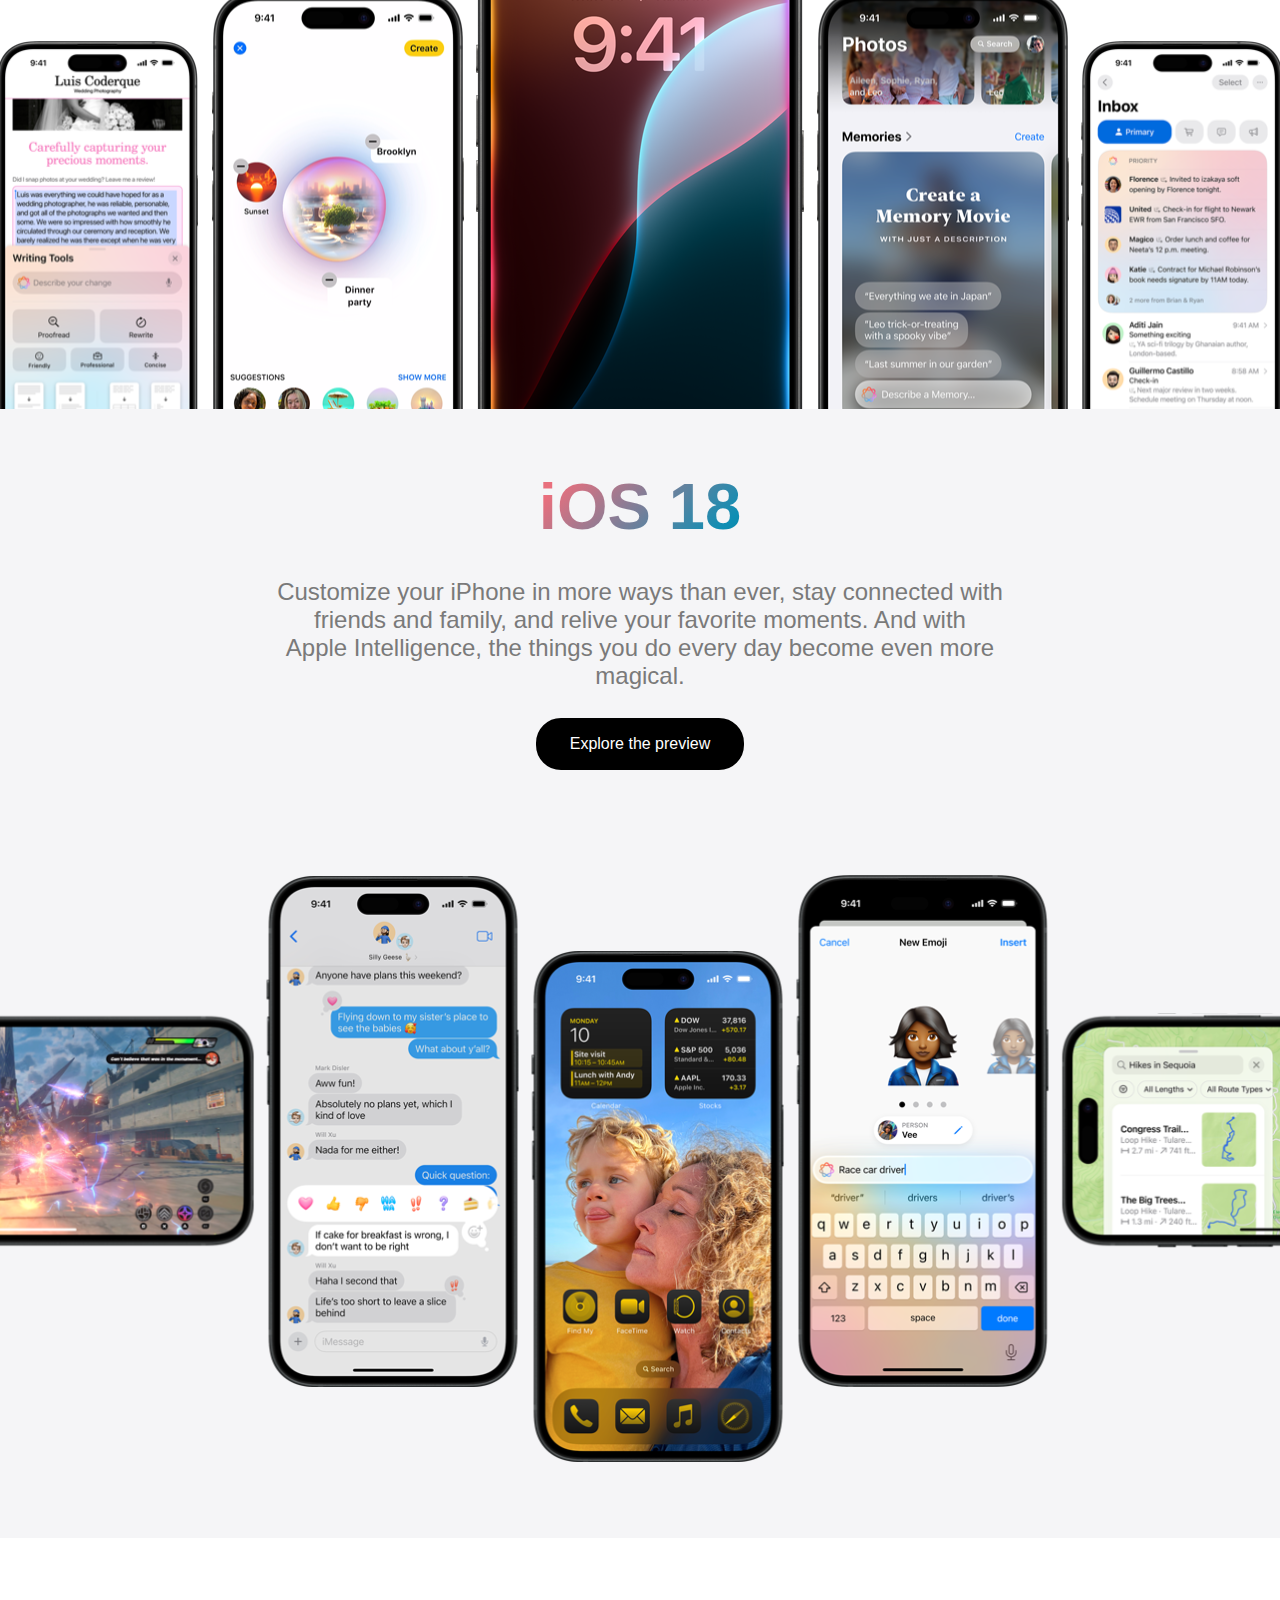
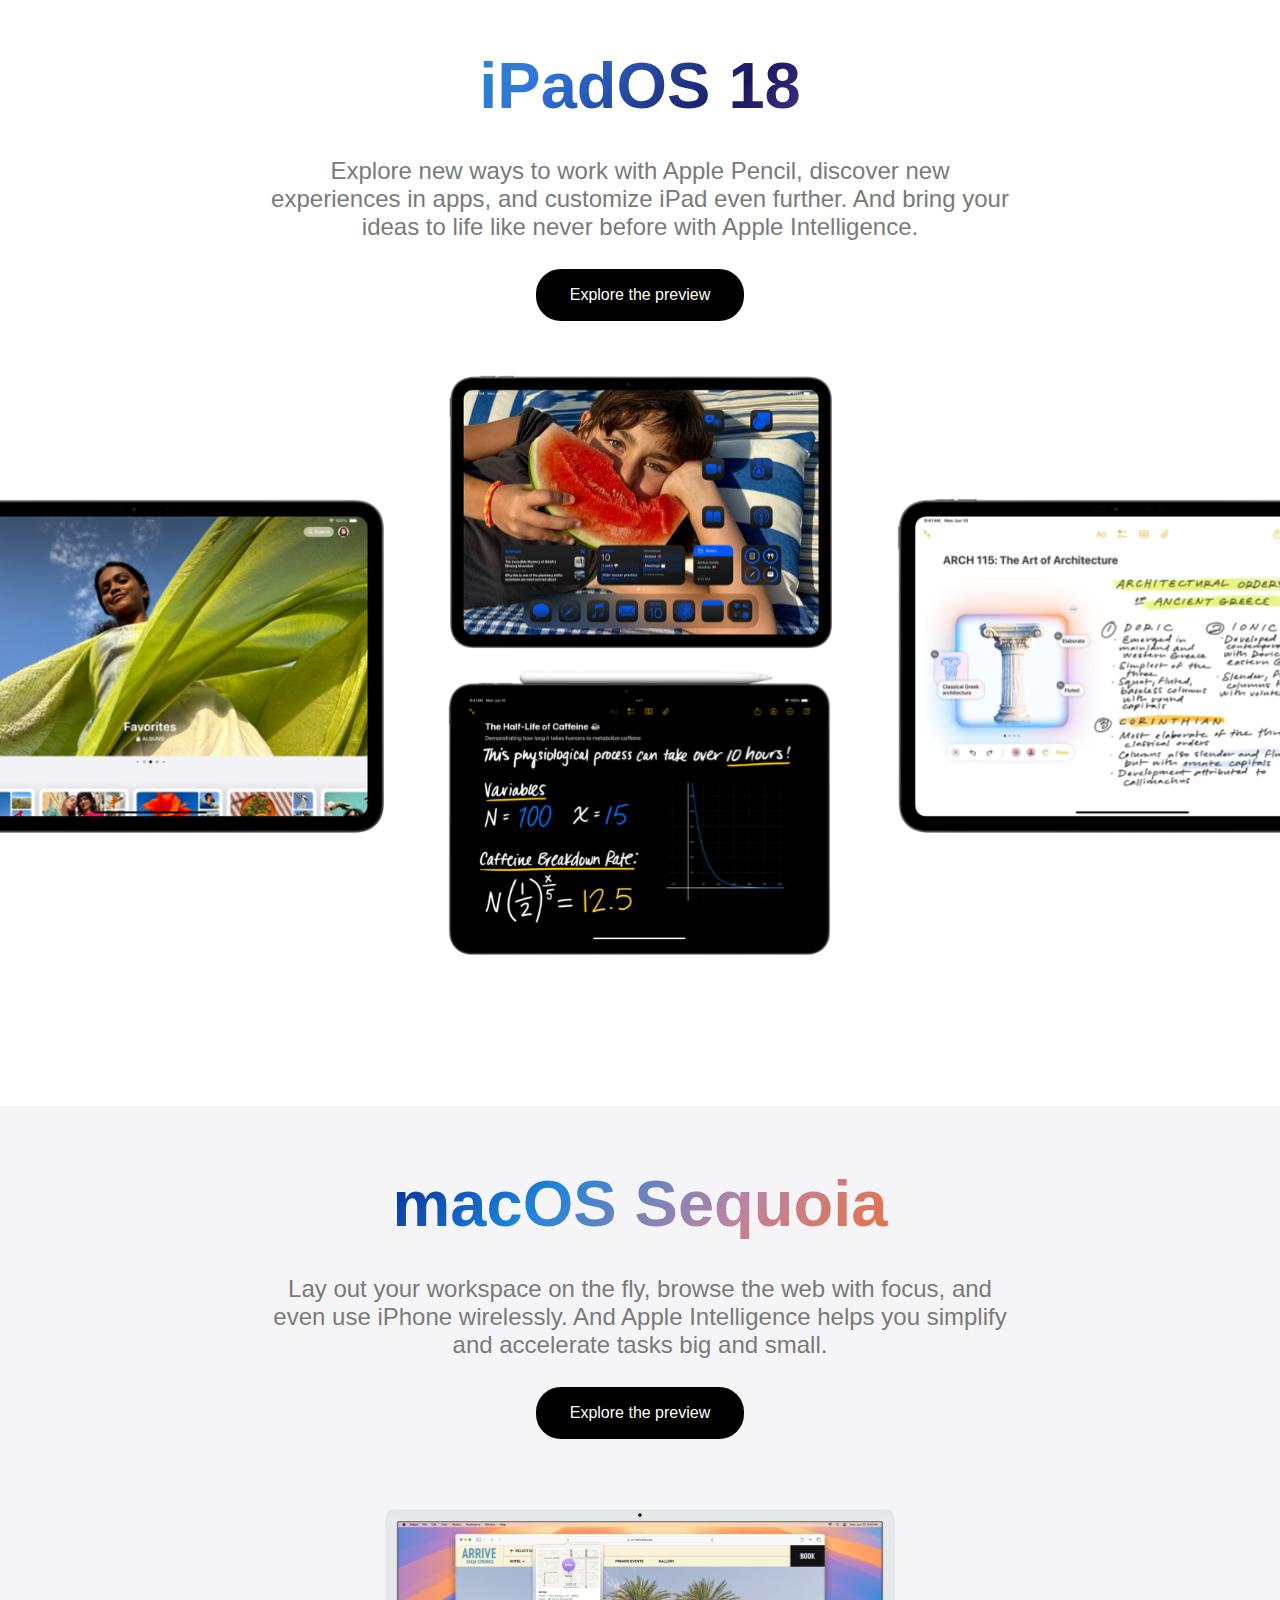
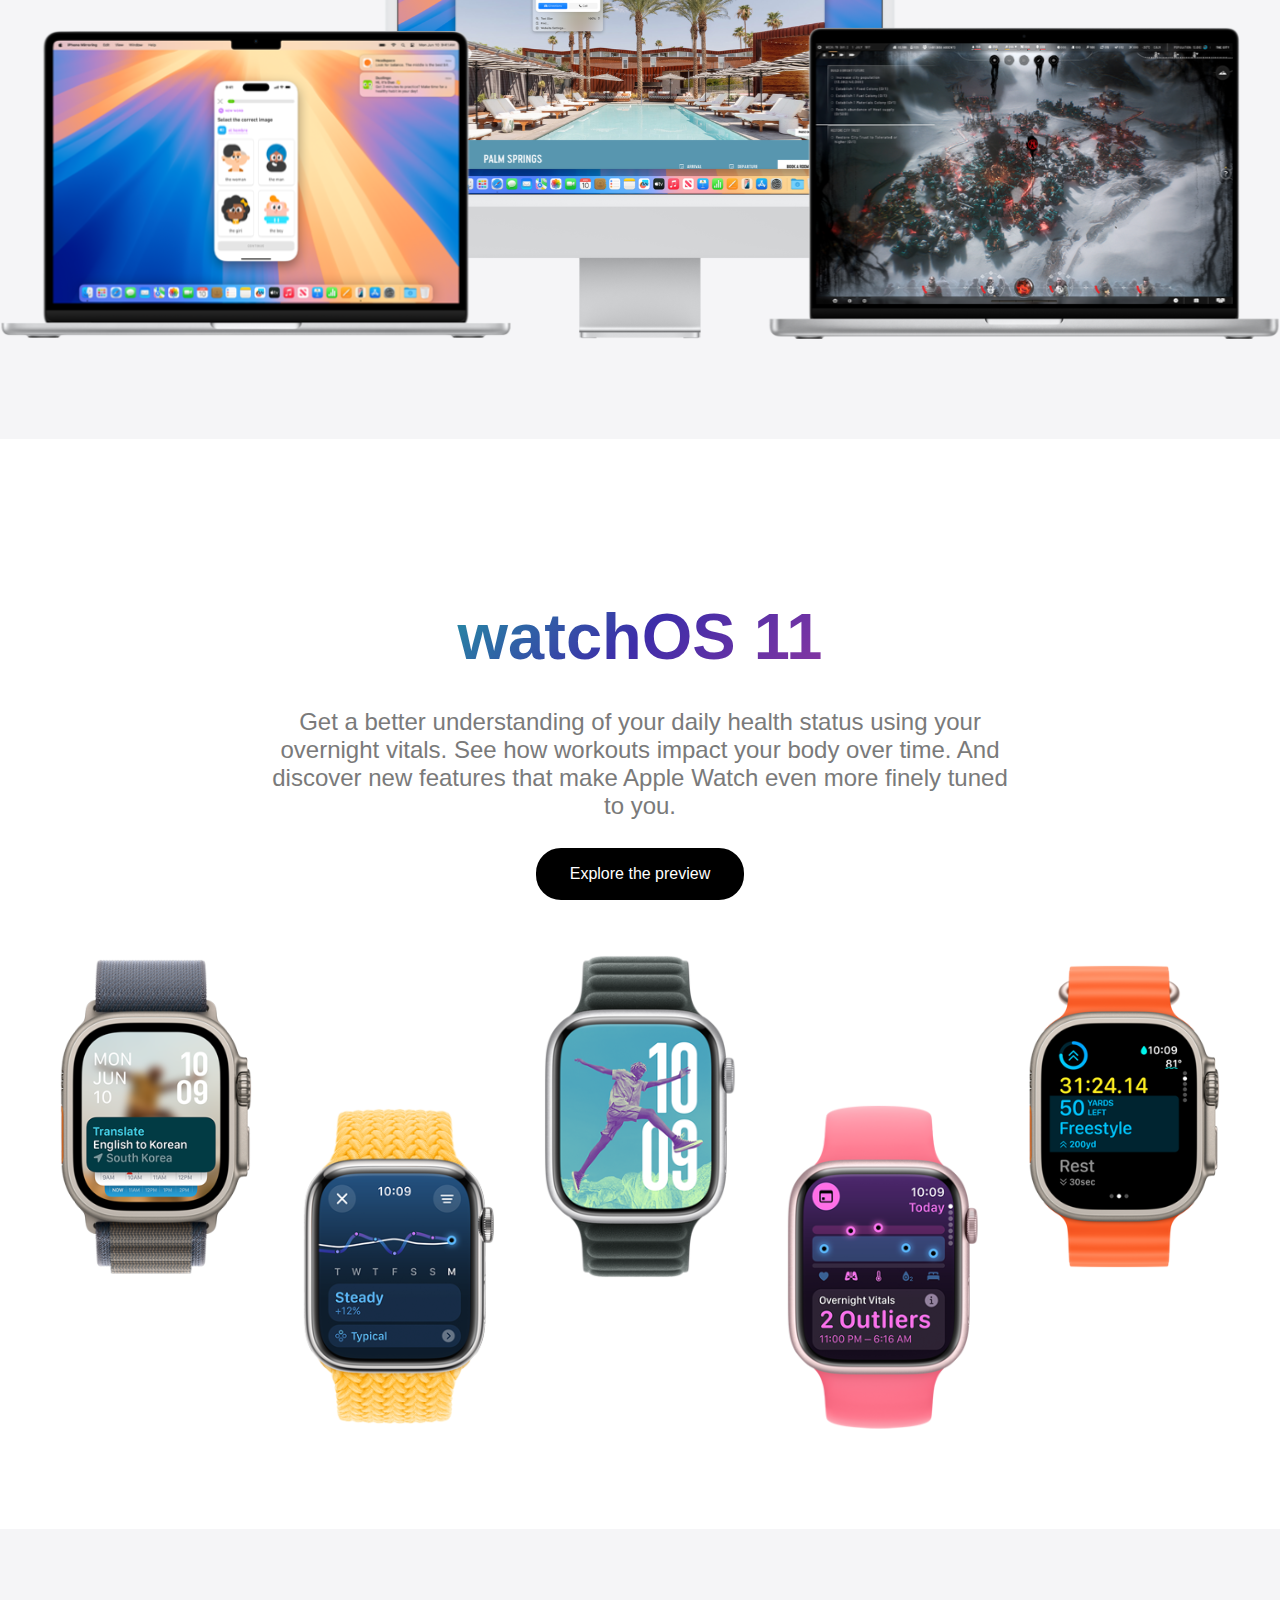
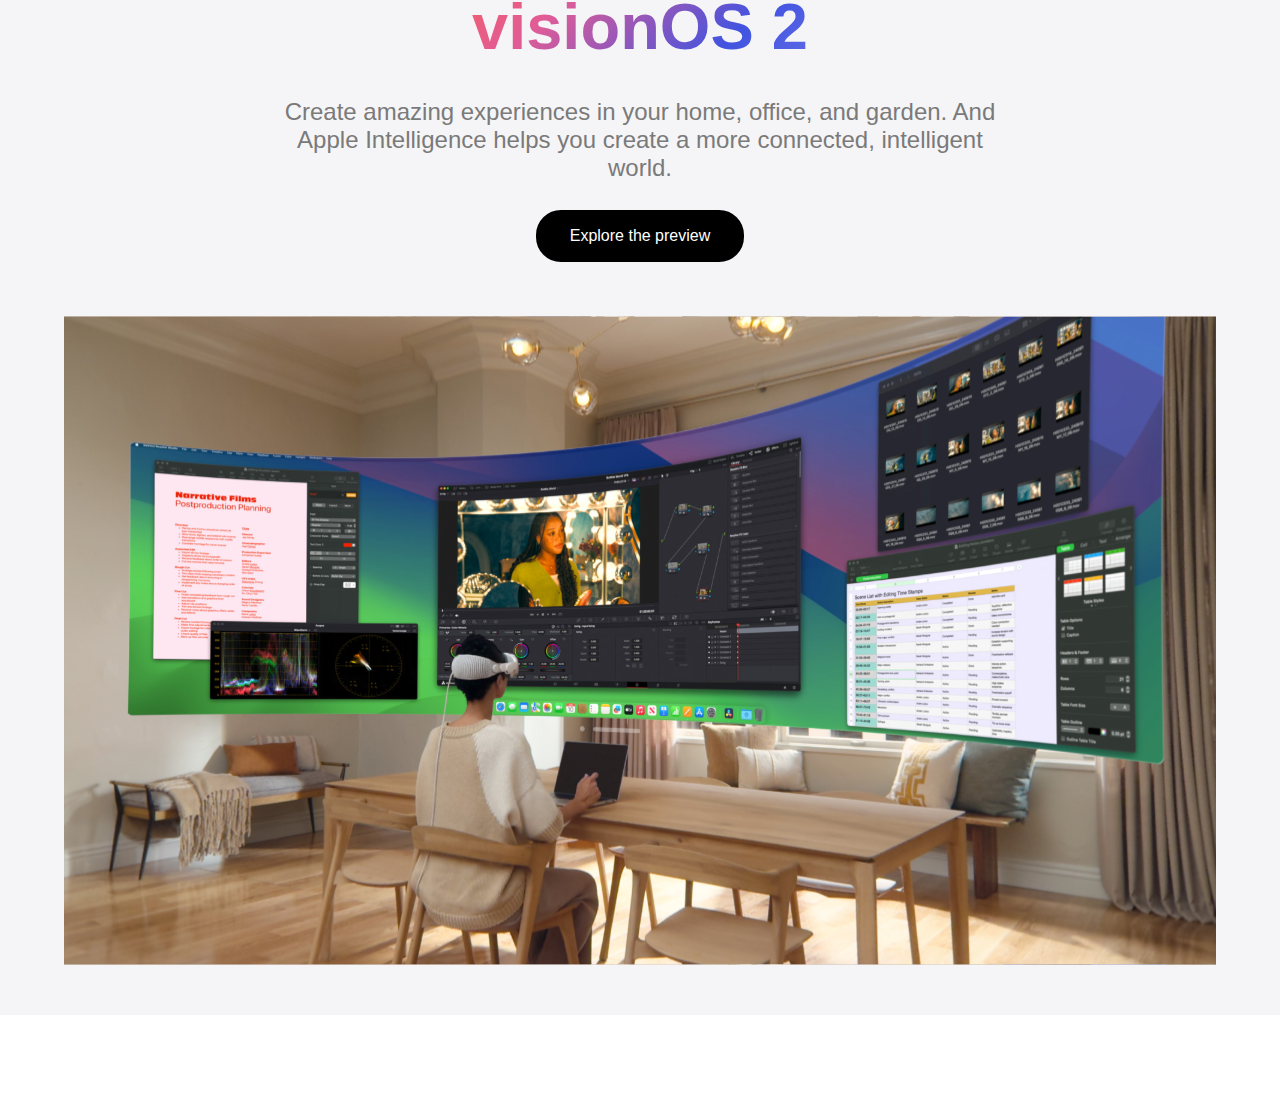
==== commit 7422fbaa: "everything except footer in landing page" ====
--- a/Landing_Page_Project/index.html
+++ b/Landing_Page_Project/index.html
@@ -163,7 +163,7 @@
       </section>
       <section class="section section2">
         <img class="Larg__logo" src="./Images/Logo/Ai_Apple_logo.svg" alt="" />
-        <img src="./Images/VWDC24.svg" alt="" />
+        <img class="VWDC24" src="./Images/VWDC24.svg" alt="" />
         <p>
           Introducing Apple Intelligence, AI for the rest of us. And exciting
           updates coming with iOS 18, iPadOS 18, macOS Sequoia, watchOS 11, and
@@ -243,11 +243,44 @@
             simplify and accelerate tasks big and small.
           </p>
           <button class="buttonThree">Explore the preview</button>
-          <div class="section6__images">
-            <img class="z__forward" src="./Images/Laptops2/laptop2.svg" alt="" />
-            <img src="./Images/Laptops2/Desktop_mac.svg" alt="" />
-            <img class="z__forward" src="./Images/Laptops2/latop1.svg" alt="" />
-          </div>
+        </div>
+        <div class="section6__images">
+          <img class="z__forward" src="./Images/Laptops2/laptop2.svg" alt="" />
+          <img src="./Images/Laptops2/Desktop_mac.svg" alt="" />
+          <img class="z__forward" src="./Images/Laptops2/latop1.svg" alt="" />
+        </div>
+      </section>
+      <section class="section section7">
+        <div class="heading_title heading__section7">
+          <h2>watchOS 11</h2>
+          <p>
+            Get a better understanding of your daily health status using your
+            overnight vitals. See how workouts impact your body over time. And
+            discover new features that make Apple Watch even more finely tuned
+            to you.
+          </p>
+          <button class="buttonThree">Explore the preview</button>
+        </div>
+        <div class="section7__images">
+          <img src="./Images/Watches/watch5.svg" alt="" />
+          <img class="y_axes" src="./Images/Watches/watch2.svg" alt="" />
+          <img src="./Images/Watches/watch4.svg" alt="" />
+          <img class="y_axes" src="./Images/Watches/watch1.svg" alt="" />
+          <img src="./Images/Watches/watch3.svg" alt="" />
+        </div>
+      </section>
+      <section class="section section8">
+        <div class="heading_title heading__section8">
+          <h2>visionOS 2</h2>
+          <p>
+            Create amazing experiences in your home, office, and garden. And
+            Apple Intelligence helps you create a more connected, intelligent
+            world.
+          </p>
+          <button class="buttonThree">Explore the preview</button>
+        </div>
+        <div class="section8__images">
+          <img src="./Images/Vision/vision.svg" alt="" />
         </div>
       </section>
     </main>
--- a/Landing_Page_Project/Style/main.css
+++ b/Landing_Page_Project/Style/main.css
@@ -10,6 +10,10 @@
   margin: 100px 0;
 }
 
+.types__section {
+  padding: 0;
+}
+
 /*Cards*/
 .cards {
   display: flex;
@@ -216,6 +220,11 @@
 .section6 {
   background-color: var(--gray-color-background);
   padding: 50px 0;
+  display: flex;
+  flex-direction: column;
+  align-items: center;
+  justify-content: center;
+  gap: 15px;
 }
 
 .heading__section6 h2 {
@@ -235,14 +244,23 @@
   justify-content: center;
   overflow-x: hidden;
   padding: 50px 0;
+  max-width: 1700px;
 }
 
 .section6__images img:first-child {
-  transform: translateX(200px);
+  transform: translateX(25%);
 }
 
 .section6__images img:last-child {
-  transform: translateX(-200px);
+  transform: translateX(-25%);
+}
+
+.section6__images img {
+  width: 40%;
+}
+
+.z__forward {
+  width: 30%;
 }
 
 .z__forward {
@@ -250,6 +268,85 @@
 }
 
 /*End of section6*/
+
+/*Section7*/
+
+.section7 {
+  padding: 50px 0;
+  display: flex;
+  flex-direction: column;
+  align-items: center;
+  justify-content: center;
+}
+
+.heading__section7 h2 {
+  font-size: 65px;
+  margin: 10px 0;
+  width: 550px;
+  font-weight: bold;
+  background: linear-gradient(135deg, #1ab7a1, #3d2da9, #a53a9f);
+  background-clip: text;
+  -webkit-background-clip: text;
+  -webkit-text-fill-color: transparent;
+}
+
+.section7__images {
+  display: flex;
+  align-items: center;
+  justify-content: center;
+  gap: 50px;
+  padding: 100px 0;
+  padding-top: 50px;
+  max-width: 1800px;
+}
+
+.section7__images img {
+  width: 15%;
+  height: auto;
+}
+
+.y_axes {
+  transform: translateY(150px);
+}
+
+/*End of Section7*/
+
+/*section8*/
+.heading__section8 h2 {
+  font-size: 65px;
+  margin: 10px 0;
+  width: 550px;
+  font-weight: bold;
+  background: linear-gradient(135deg, #ff6148, #e15c96, #4153e0, #7d7feb);
+  background-clip: text;
+  -webkit-background-clip: text;
+  -webkit-text-fill-color: transparent;
+}
+
+.section8 {
+  padding: 50px 0;
+  background-color: var(--gray-color-background);
+  display: flex;
+  flex-direction: column;
+  align-items: center;
+  justify-content: center;
+}
+
+.section8__images {
+  padding: 50px 0 0 0;
+  display: flex;
+  align-items: center;
+  justify-content: center;
+  width: 100%;
+  max-width: 1700px;
+  object-fit: cover;
+}
+
+.section8__images img {
+  width: 90%;
+}
+
+/*end of section8*/
 
 @media screen and (max-width: 1275px) {
   .section4__images img {
@@ -313,6 +410,23 @@
   .mid__sect4Img {
     transform: translateY(0);
   }
+
+  /*section7*/
+
+  .section7__images {
+    gap: 5px;
+  }
+
+  .section7__images img {
+    width: 20%;
+  }
+
+  .section7__images img:last-child,
+  .section7__images img:first-child {
+    display: none;
+  }
+
+  /*end of section7*/
 }
 
 @media screen and (max-width: 768px) {
@@ -355,7 +469,15 @@
 }
 
 @media screen and (max-width: 460px) {
+  /*section2*/
+  .VWDC24 {
+    width: 100%;
+  }
+  /*end of section2*/
+
+  /*section4*/
   .section4__images {
     justify-content: center;
   }
-}
+  /*end of section4*/
+}
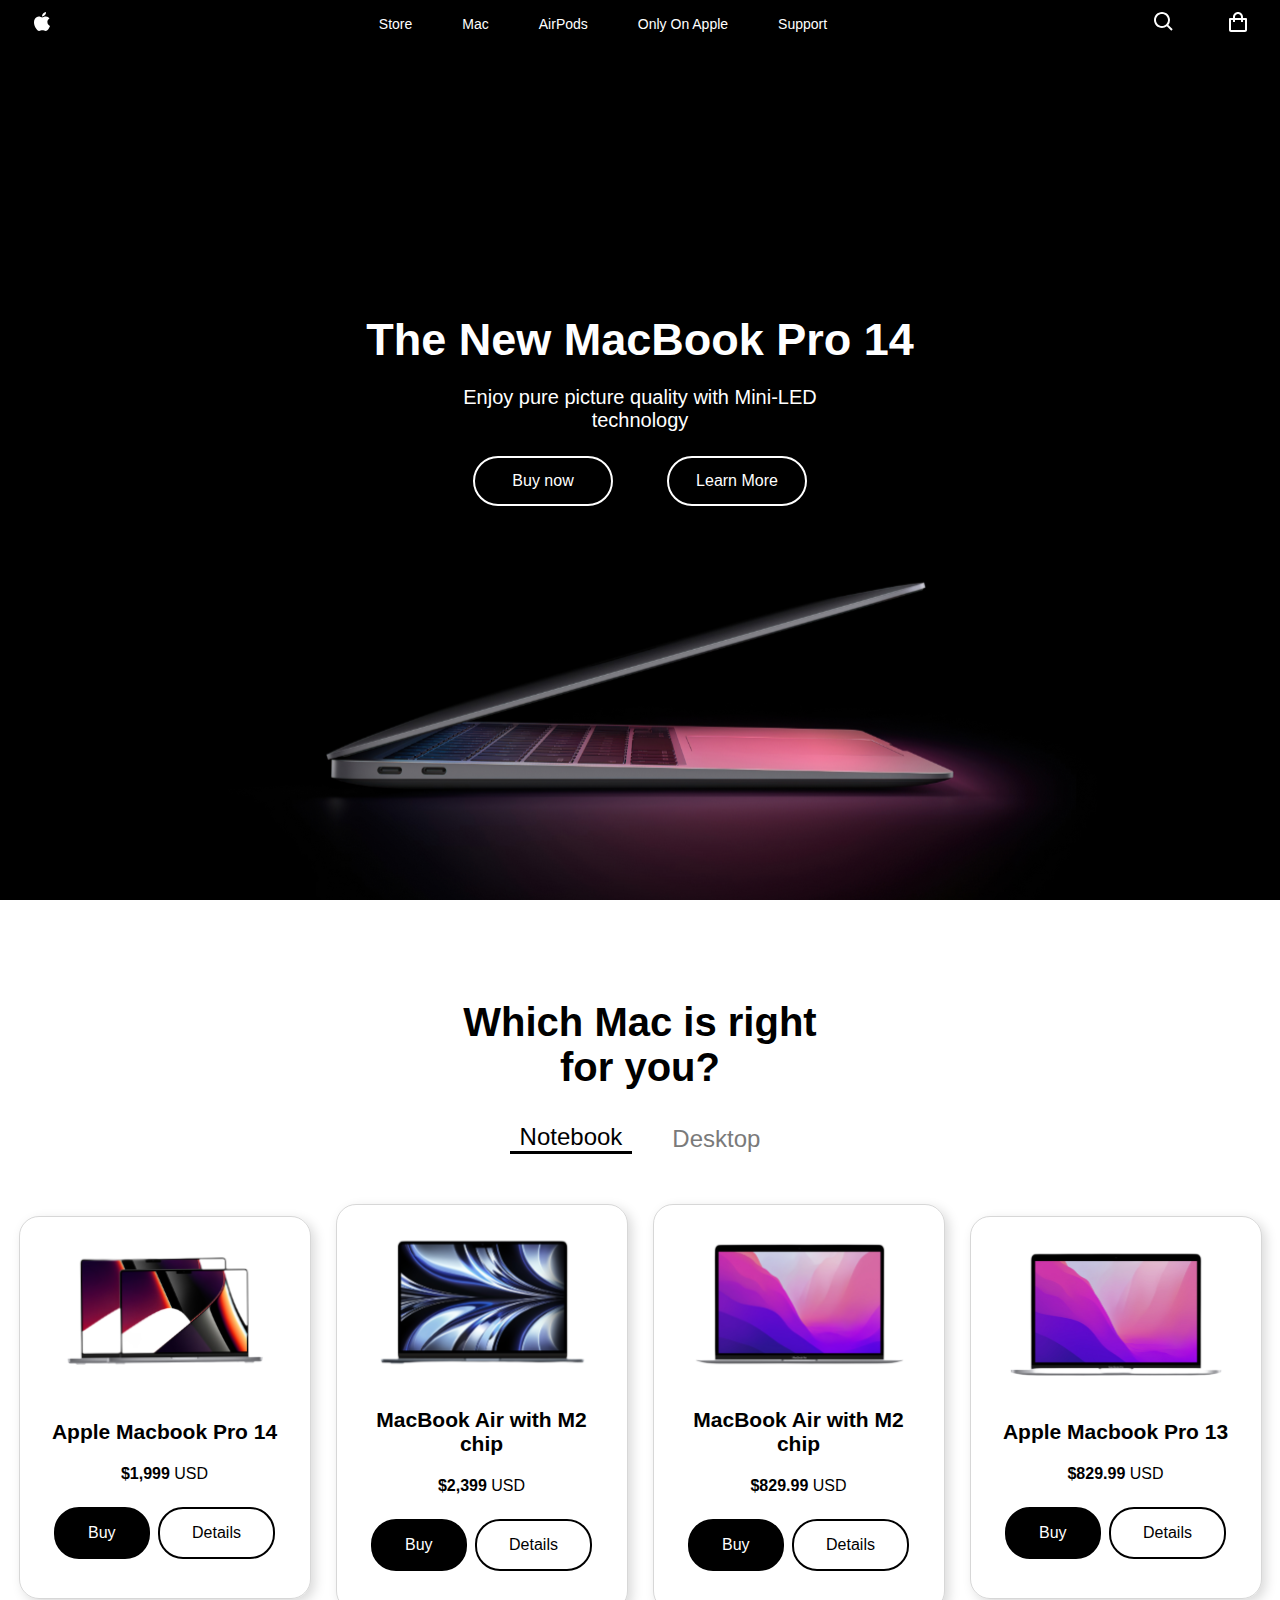
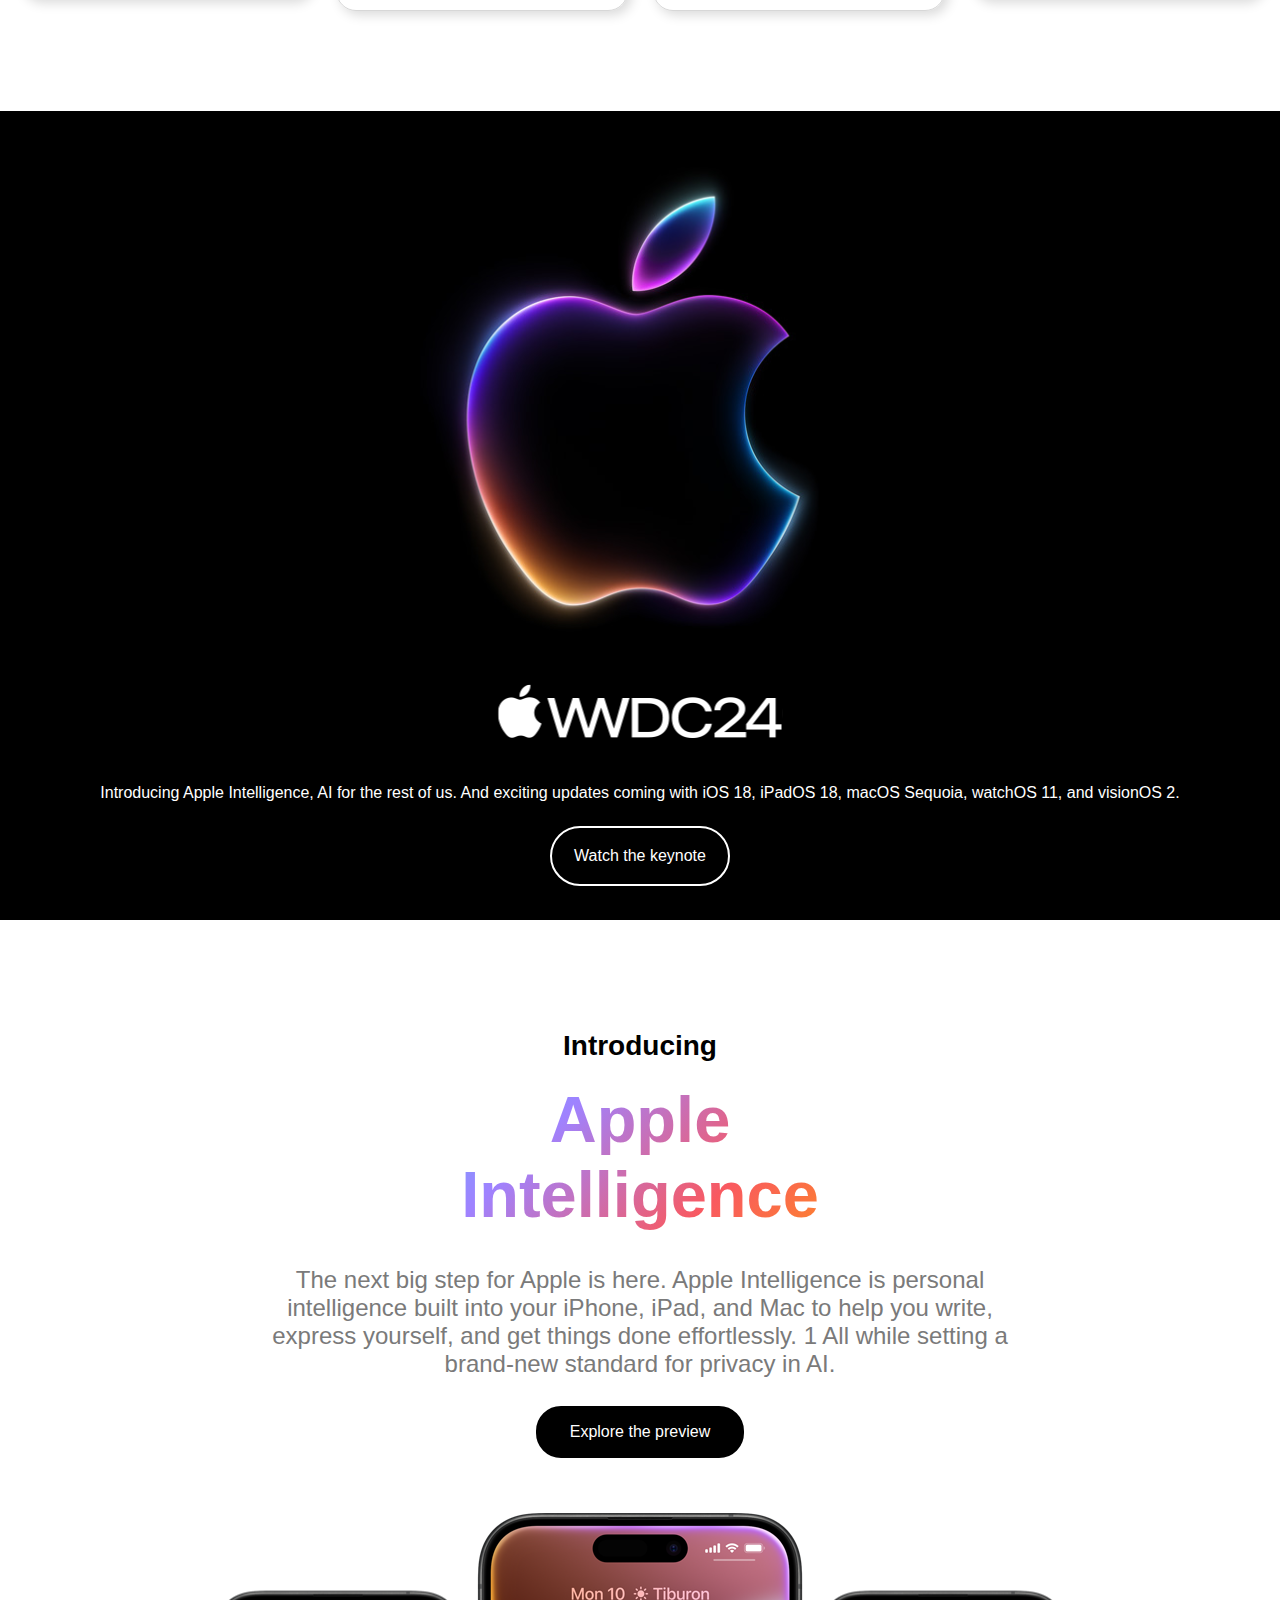
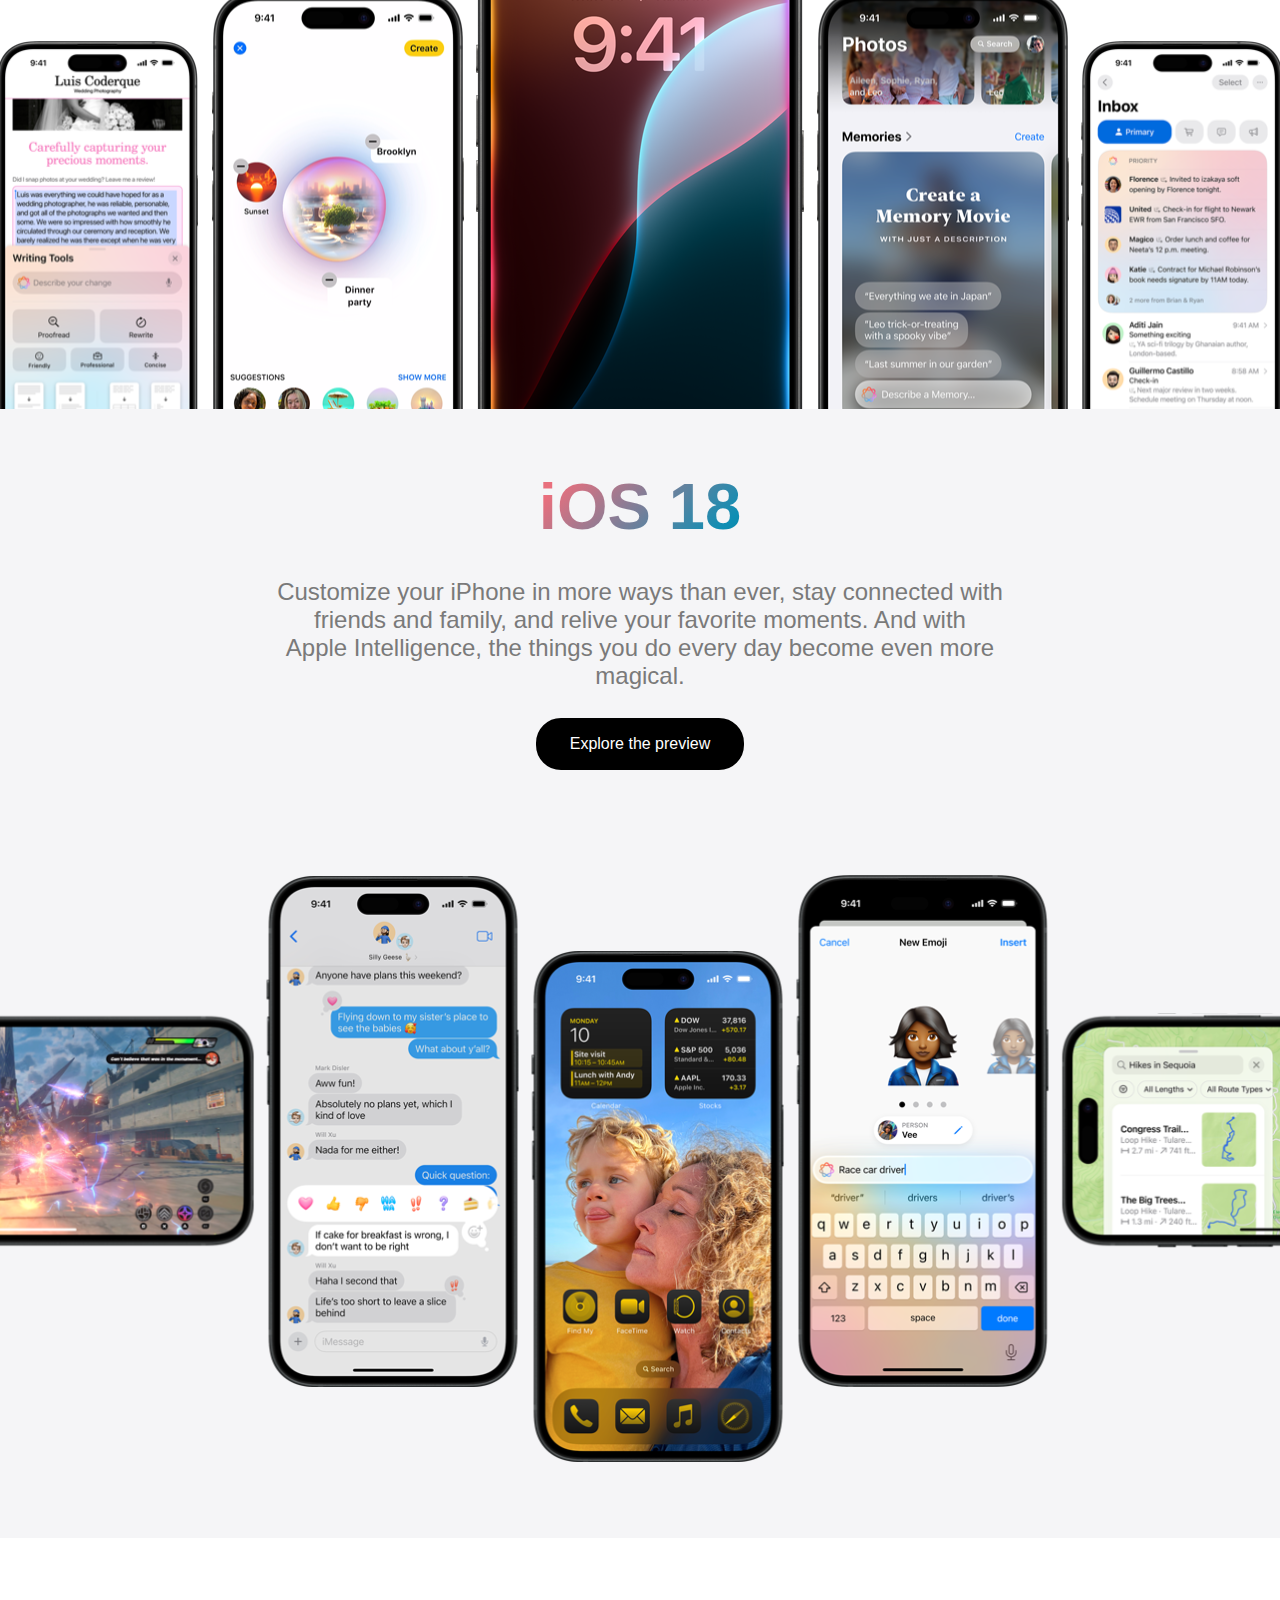
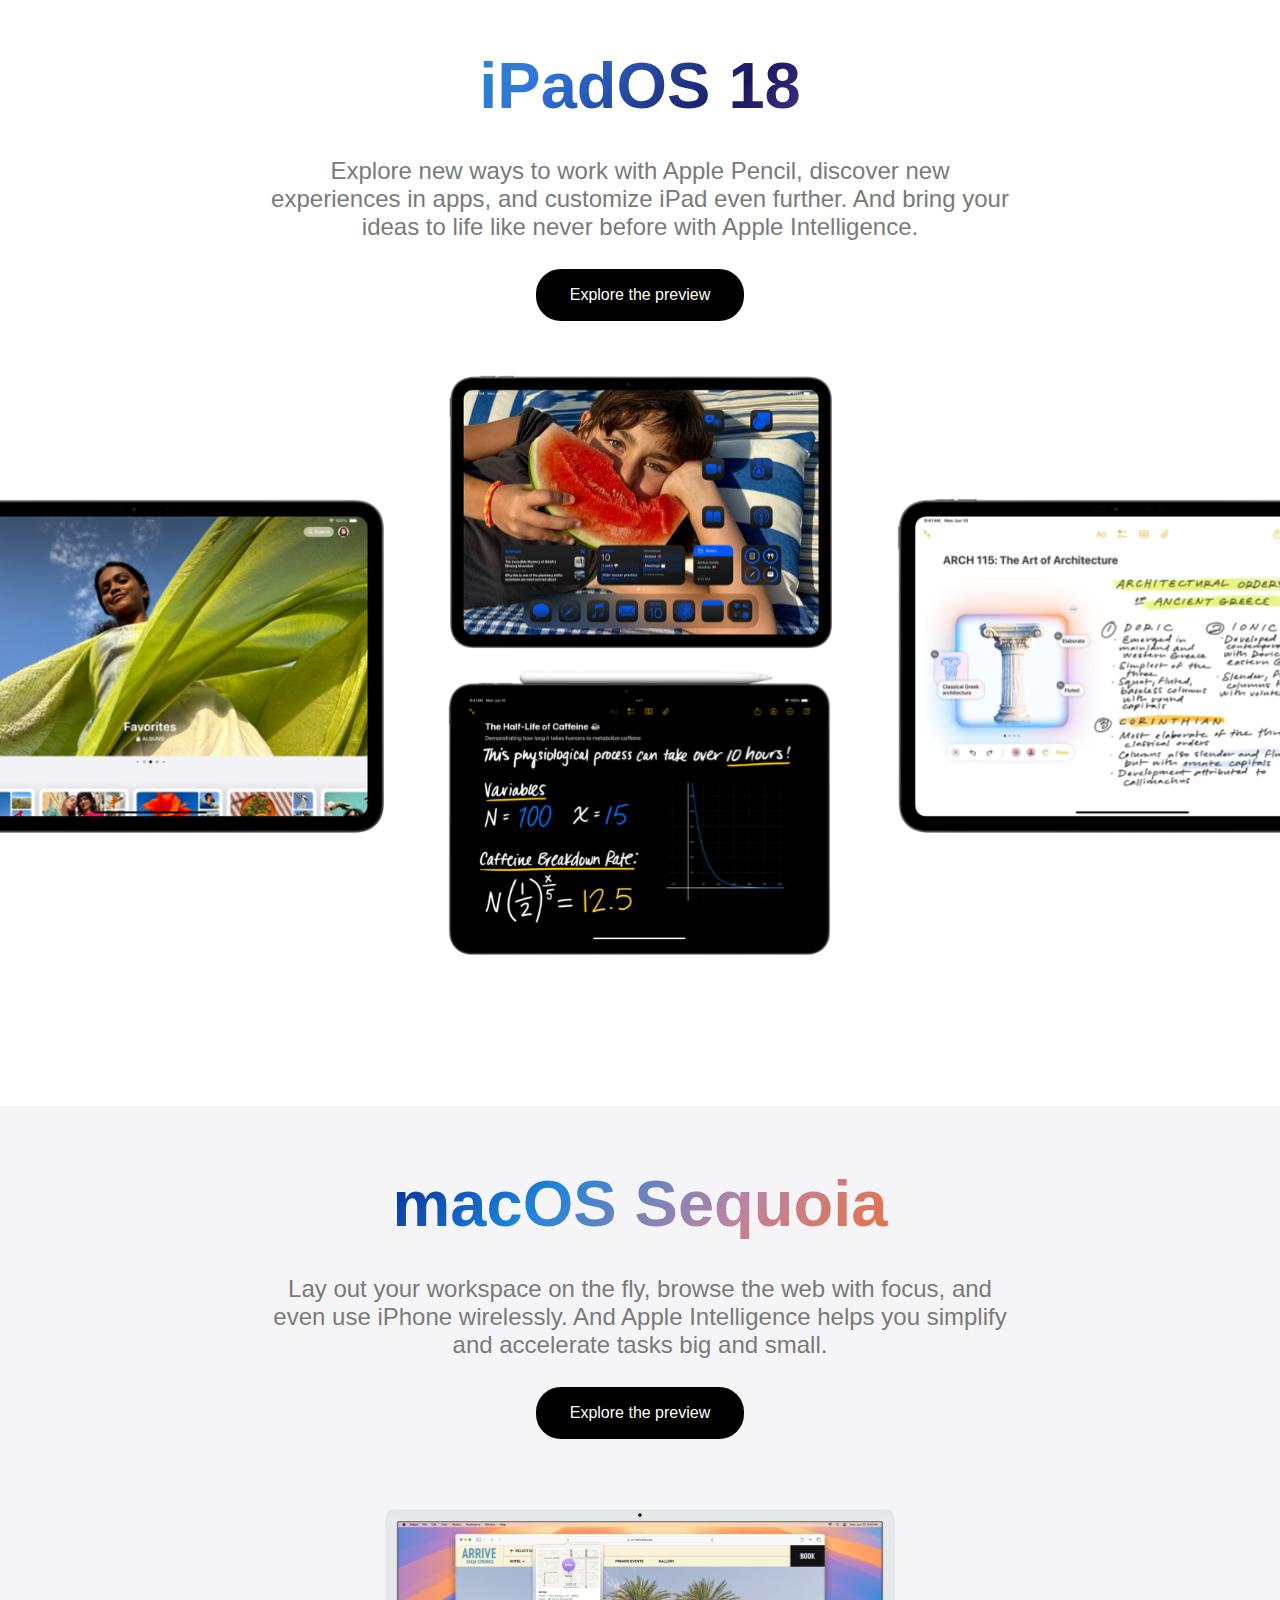
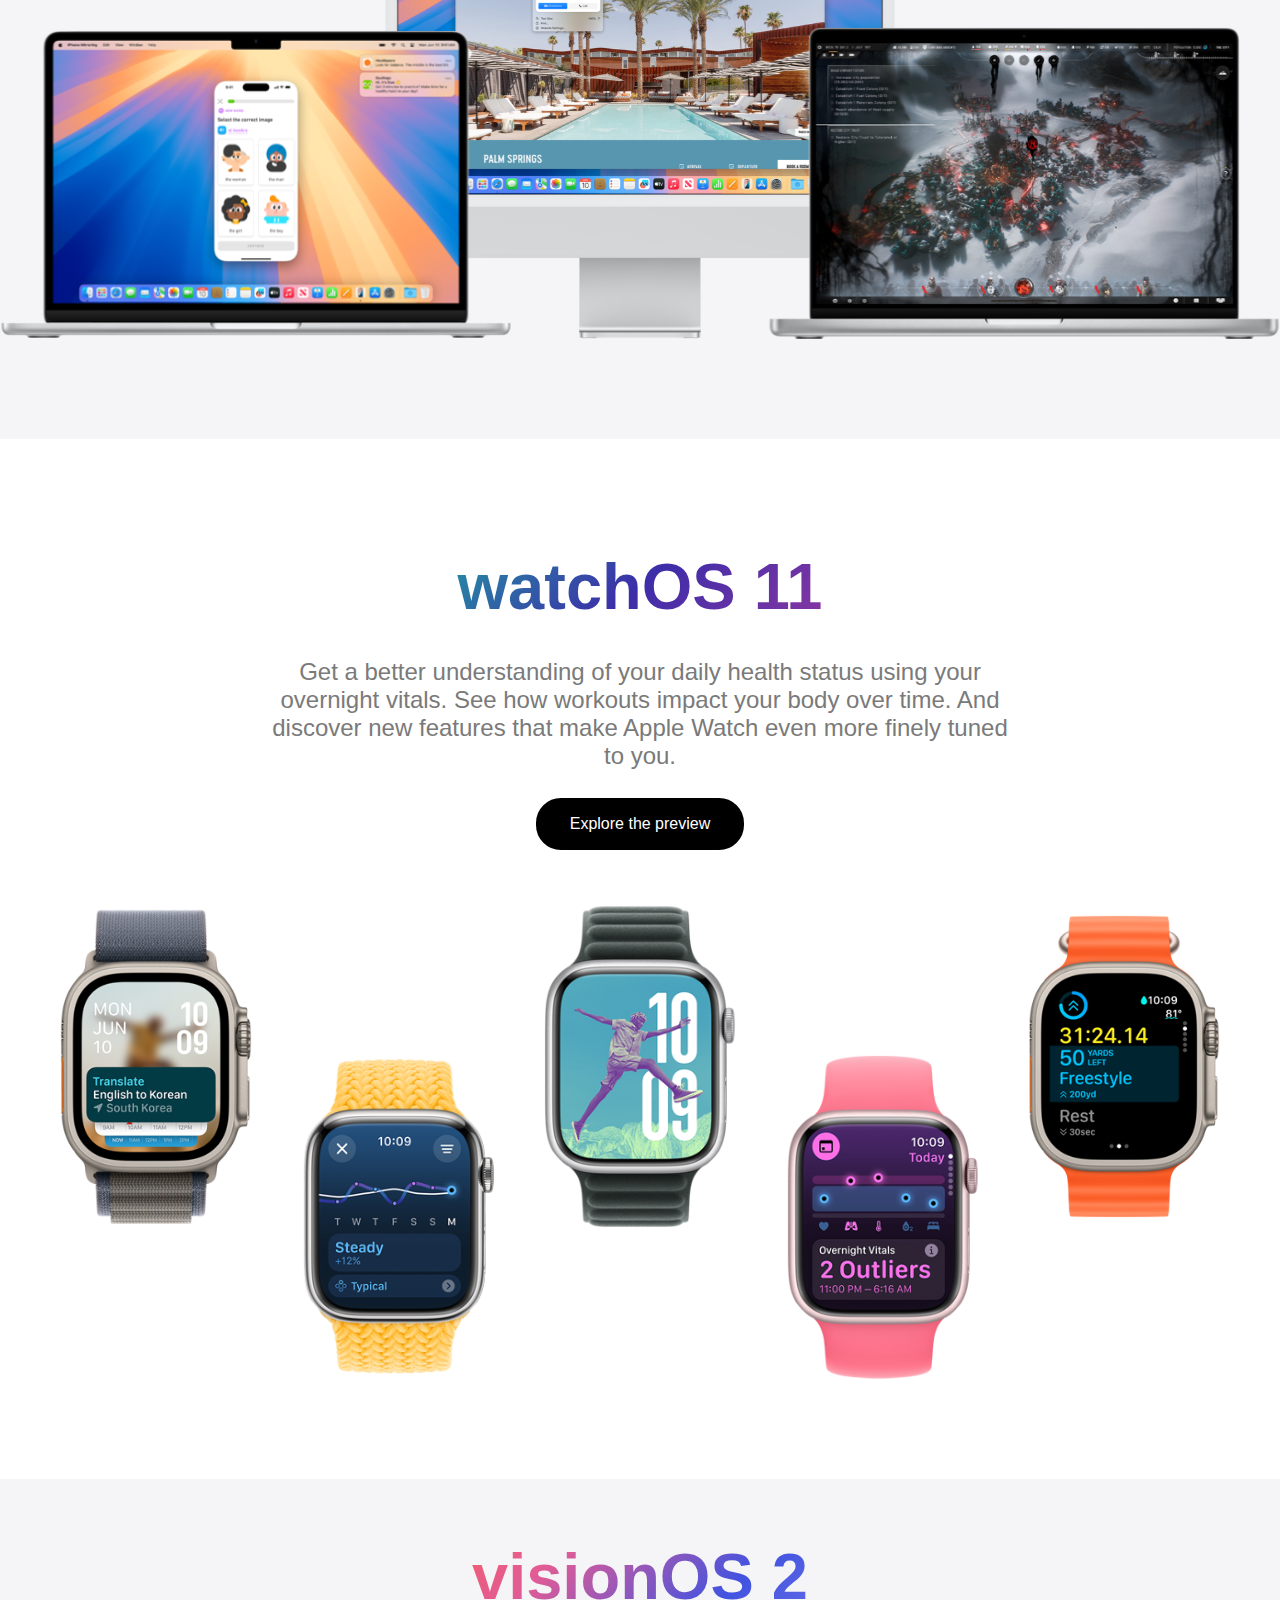
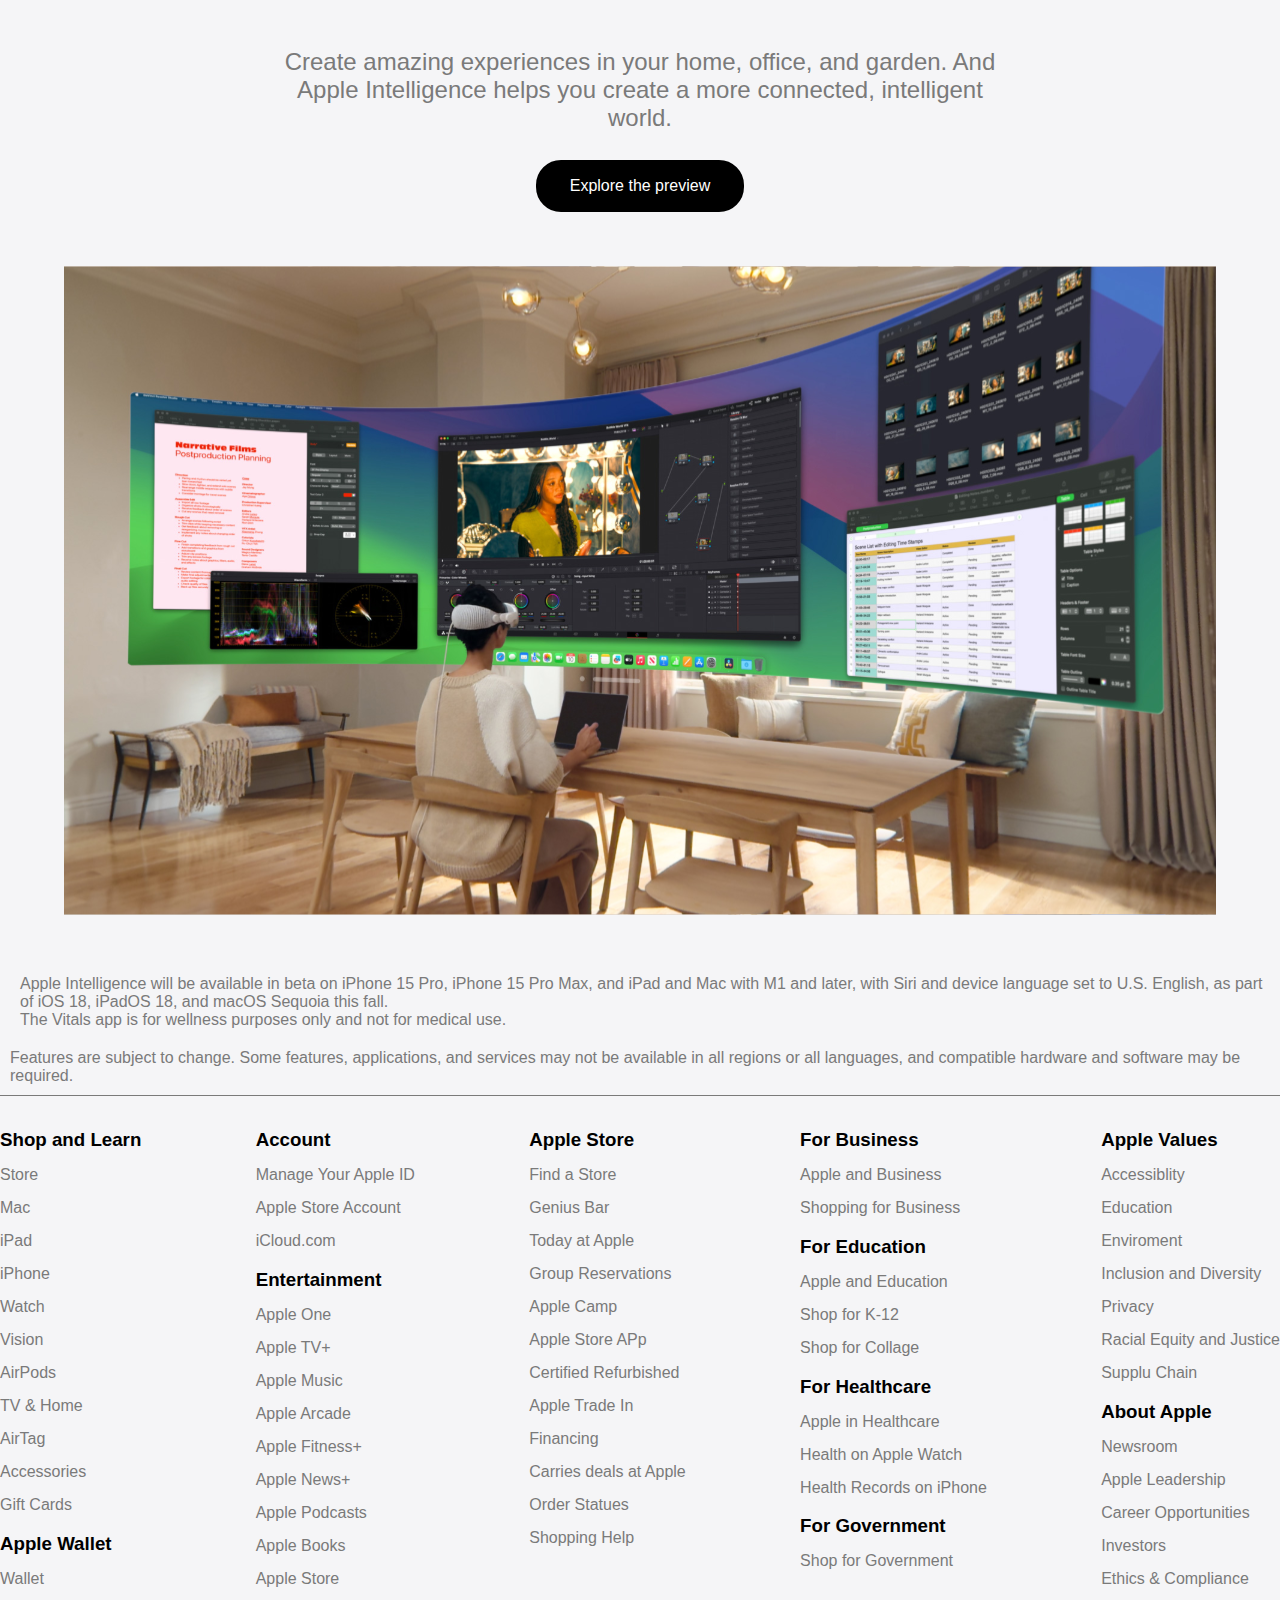
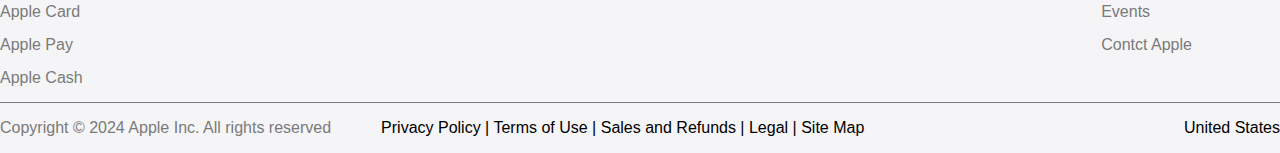
==== commit a9fee7a7: "small part of the footer" ====
--- a/Landing_Page_Project/index.html
+++ b/Landing_Page_Project/index.html
@@ -284,5 +284,150 @@
         </div>
       </section>
     </main>
+    <footer>
+      <div class="Container">
+        <div class="Upper__footer">
+          <div>
+            <p>
+              Apple Intelligence will be available in beta on iPhone 15 Pro,
+              iPhone 15 Pro Max, and iPad and Mac with M1 and later, with Siri
+              and device language set to U.S. English, as part of iOS 18,
+              iPadOS 18, and macOS Sequoia this fall.
+            </p>
+            <p>
+              The Vitals app is for wellness purposes only and not for medical
+              use.
+            </p>
+          </div>
+          <div>
+            <p>
+              Features are subject to change. Some features, applications, and
+              services may not be available in all regions or all languages, and
+              compatible hardware and software may be required.
+            </p>
+          </div>
+        </div>
+        <div class="footer__body">
+          <div class="line">
+            <div class="line__section">
+              <h3>Shop and Learn</h3>
+              <span>Store</span>
+              <span>Mac</span>
+              <span>iPad</span>
+              <span>iPhone</span>
+              <span>Watch</span>
+              <span>Vision</span>
+              <span>AirPods</span>
+              <span>TV & Home</span>
+              <span>AirTag</span>
+              <span>Accessories</span>
+              <span>Gift Cards</span>
+            </div>
+            <div class="line__section">
+              <h3>Apple Wallet</h3>
+              <span>Wallet</span>
+              <span>Apple Card</span>
+              <span>Apple Pay</span>
+              <span>Apple Cash</span>
+            </div>
+          </div>
+          <div class="line">
+            <div class="line__section">
+              <h3>Account</h3>
+              <span>Manage Your Apple ID</span>
+              <span>Apple Store Account</span>
+              <span>iCloud.com</span>
+            </div>
+            <div class="line__section">
+              <h3>Entertainment</h3>
+              <span>Apple One</span>
+              <span>Apple TV+</span>
+              <span>Apple Music</span>
+              <span>Apple Arcade</span>
+              <span>Apple Fitness+</span>
+              <span>Apple News+</span>
+              <span>Apple Podcasts</span>
+              <span>Apple Books</span>
+              <span>Apple Store</span>
+            </div>
+          </div>
+          <div class="line">
+            <div class="line__section">
+              <h3>Apple Store</h3>
+              <span>Find a Store</span>
+              <span>Genius Bar</span>
+              <span>Today at Apple</span>
+              <span>Group Reservations</span>
+              <span>Apple Camp</span>
+              <span>Apple Store APp</span>
+              <span>Certified Refurbished</span>
+              <span>Apple Trade In</span>
+              <span>Financing</span>
+              <span>Carries deals at Apple</span>
+              <span>Order Statues</span>
+              <span>Shopping Help</span>
+            </div>
+          </div>
+          <div class="line">
+            <div class="line__section">
+              <h3>For Business</h3>
+              <span>Apple and Business</span>
+              <span>Shopping for Business</span>
+            </div>
+            <div class="line__section">
+              <h3>For Education</h3>
+              <span>Apple and Education</span>
+              <span>Shop for K-12</span>
+              <span>Shop for Collage</span>
+            </div>
+            <div class="line__section">
+              <h3>For Healthcare</h3>
+              <span>Apple in Healthcare</span>
+              <span>Health on Apple Watch</span>
+              <span>Health Records on iPhone</span>
+            </div>
+            <div class="line__section">
+              <h3>For Government</h3>
+              <span>Shop for Government</span>
+            </div>
+          </div>
+          <div class="line">
+            <div class="line__section">
+              <h3>Apple Values</h3>
+              <span>Accessiblity</span>
+              <span>Education</span>
+              <span>Enviroment</span>
+              <span>Inclusion and Diversity</span>
+              <span>Privacy</span>
+              <span>Racial Equity and Justice</span>
+              <span>Supplu Chain</span>
+            </div>
+            <div class="line__section">
+              <h3>About Apple</h3>
+              <span>Newsroom</span>
+              <span>Apple Leadership</span>
+              <span>Career Opportunities</span>
+              <span>Investors</span>
+              <span>Ethics & Compliance</span>
+              <span>Events</span>
+              <span>Contct Apple</span>
+            </div>
+          </div>
+        </div>
+        <div class="bottom__footer">
+          <div class="bottom__left">
+            <p>Copyright &copy; 2024 Apple Inc. All rights reserved</p>
+            <span class="black">
+              <span>Privacy Policy</span> | <span>Terms of Use</span> |
+              <span>Sales and Refunds</span> | <span>Legal</span> |
+              <span>Site Map</span>
+            </span>
+          </div>
+          <div class="bottom__right">
+            <span class="black">United States</span>
+          </div>
+        </div>
+      </div>
+    </footer>
   </body>
 </html>
--- a/Landing_Page_Project/Style/General.css
+++ b/Landing_Page_Project/Style/General.css
@@ -4,6 +4,8 @@
   --White-color: #ffffff;
   --Black-color: #000000;
   --Gray-color: #7a7a7a;
+  --transparent-gray: #7a7a7a4d;
+  --gray-color-background: #f5f5f7;
 }
 
 body {
@@ -91,6 +93,10 @@
 .bold {
   font-weight: bold;
 }
+
+.black {
+  color: var(--Black-color);
+}
 /*end of Spcls*/
 
 /*Headings*/
--- a/Landing_Page_Project/Style/Header.css
+++ b/Landing_Page_Project/Style/Header.css
@@ -1,6 +1,9 @@
 :root {
   --White-color: #ffffff;
   --Black-color: #000000;
+  --Gray-color: #7a7a7a;
+  --transparent-gray: #7a7a7a4d;
+  --gray-color-background: #f5f5f7;
 }
 
 header {
--- a/Landing_Page_Project/Style/main.css
+++ b/Landing_Page_Project/Style/main.css
@@ -272,7 +272,7 @@
 /*Section7*/
 
 .section7 {
-  padding: 50px 0;
+  padding-bottom: 50px;
   display: flex;
   flex-direction: column;
   align-items: center;
@@ -344,6 +344,10 @@
 
 .section8__images img {
   width: 90%;
+}
+
+.section8 {
+  margin-bottom: 0;
 }
 
 /*end of section8*/
--- a/Landing_Page_Project/Style/Footer.css
+++ b/Landing_Page_Project/Style/Footer.css
@@ -0,0 +1,80 @@
+:root {
+  --White-color: #ffffff;
+  --Black-color: #000000;
+  --Gray-color: #7a7a7a;
+  --transparent-gray: #7a7a7a4d;
+  --gray-color-background: #f5f5f7;
+}
+
+footer {
+  background-color: var(--gray-color-background);
+  display: flex;
+  flex-direction: column;
+  align-items: center;
+  box-sizing: border-box;
+}
+
+footer div {
+  max-width: 1700px;
+}
+
+.Upper__footer {
+  max-width: 1700px;
+  color: var(--Gray-color);
+}
+
+.Upper__footer * {
+  margin: 0;
+}
+
+.Upper__footer div {
+  margin: 0;
+  padding: 10px 10px;
+}
+
+.Upper__footer div:first-child {
+  padding-left: 20px;
+}
+
+.footer__body {
+  border-top: 1px solid var(--Gray-color);
+  border-bottom: 1px solid var(--Gray-color);
+  max-width: calc(1700px - 1%);
+  display: flex;
+  align-items: flex-start;
+  justify-content: space-between;
+}
+
+.line {
+  margin: 15px 0;
+}
+
+.line__section {
+  display: flex;
+  flex-direction: column;
+  justify-content: flex-start;
+  align-items: flex-start;
+  gap: 15px;
+}
+
+.line__section h3 {
+  margin-bottom: 0;
+}
+
+.line__section span {
+  color: var(--Gray-color);
+}
+
+.bottom__footer {
+  display: flex;
+  align-items: center;
+  justify-content: space-between;
+  color: var(--Gray-color);
+}
+
+.bottom__left {
+  display: flex;
+  align-items: center;
+  justify-content: flex-start;
+  gap: 50px;
+}
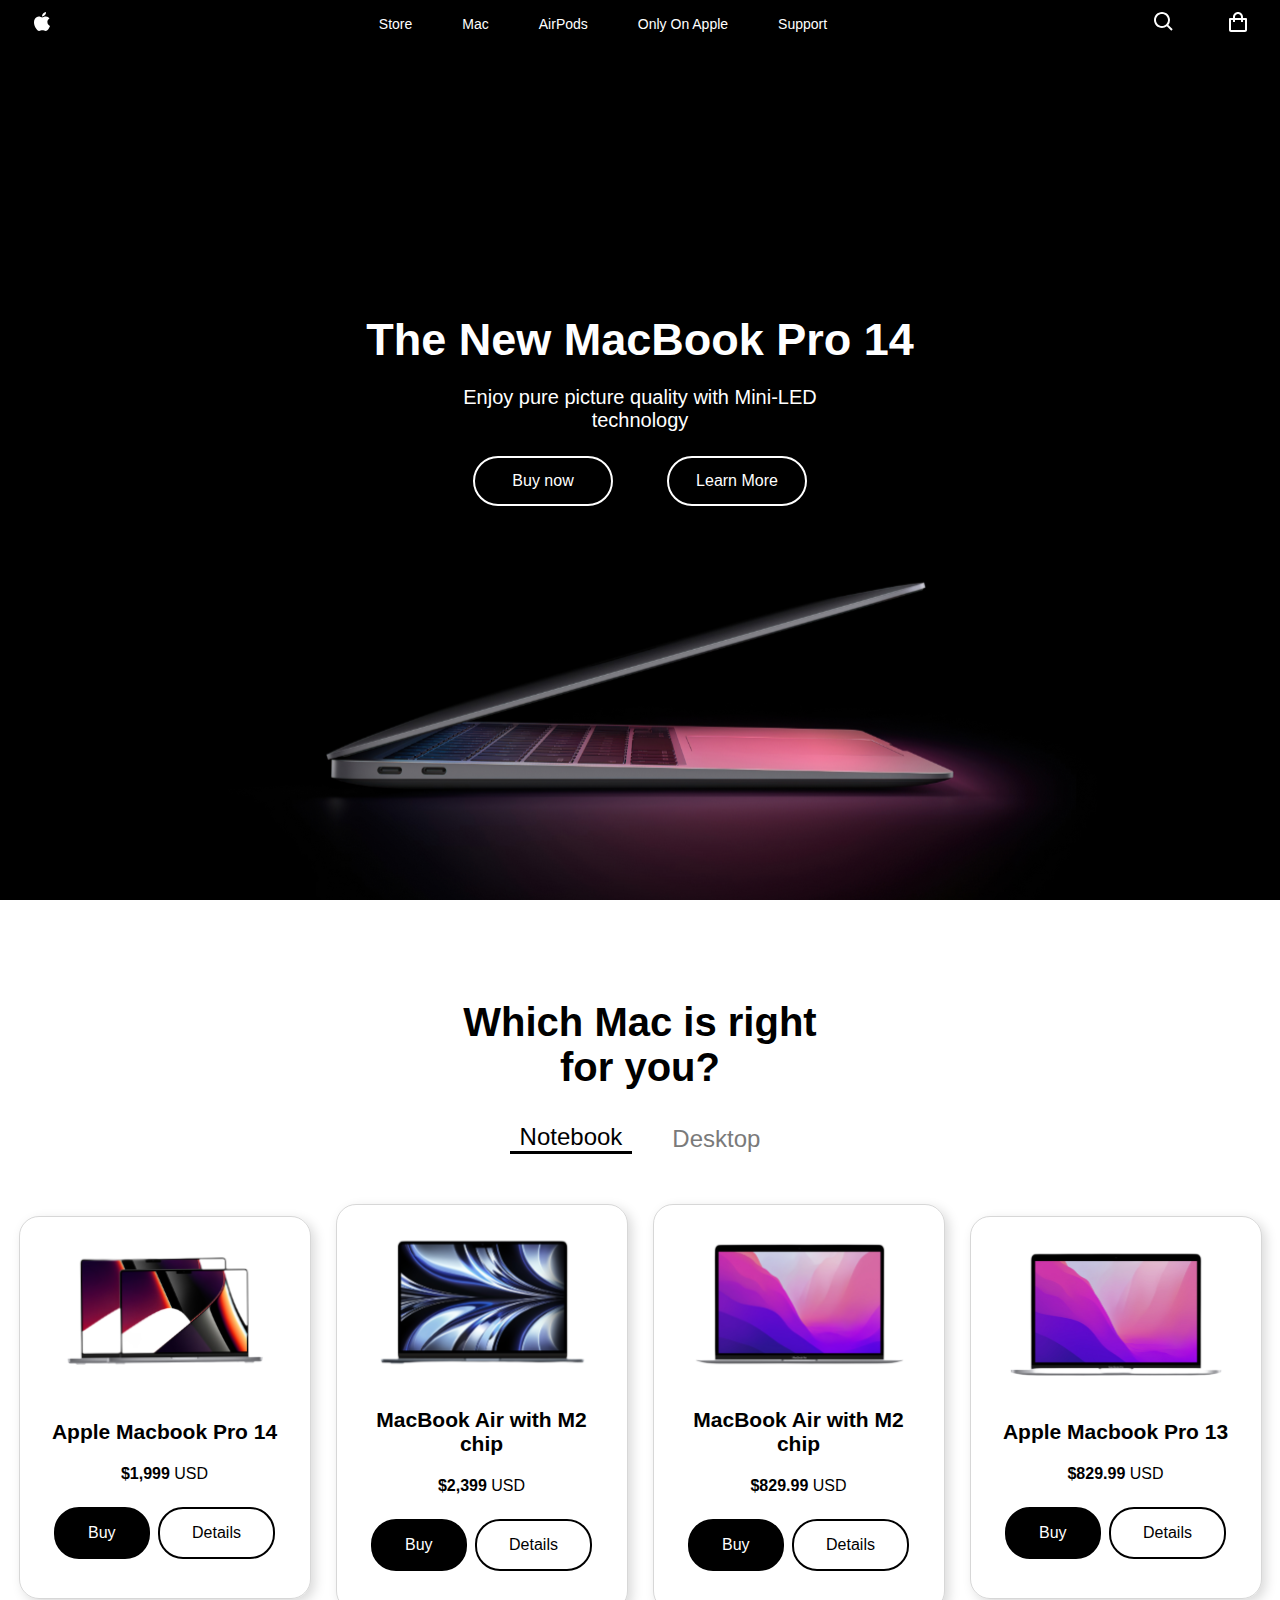
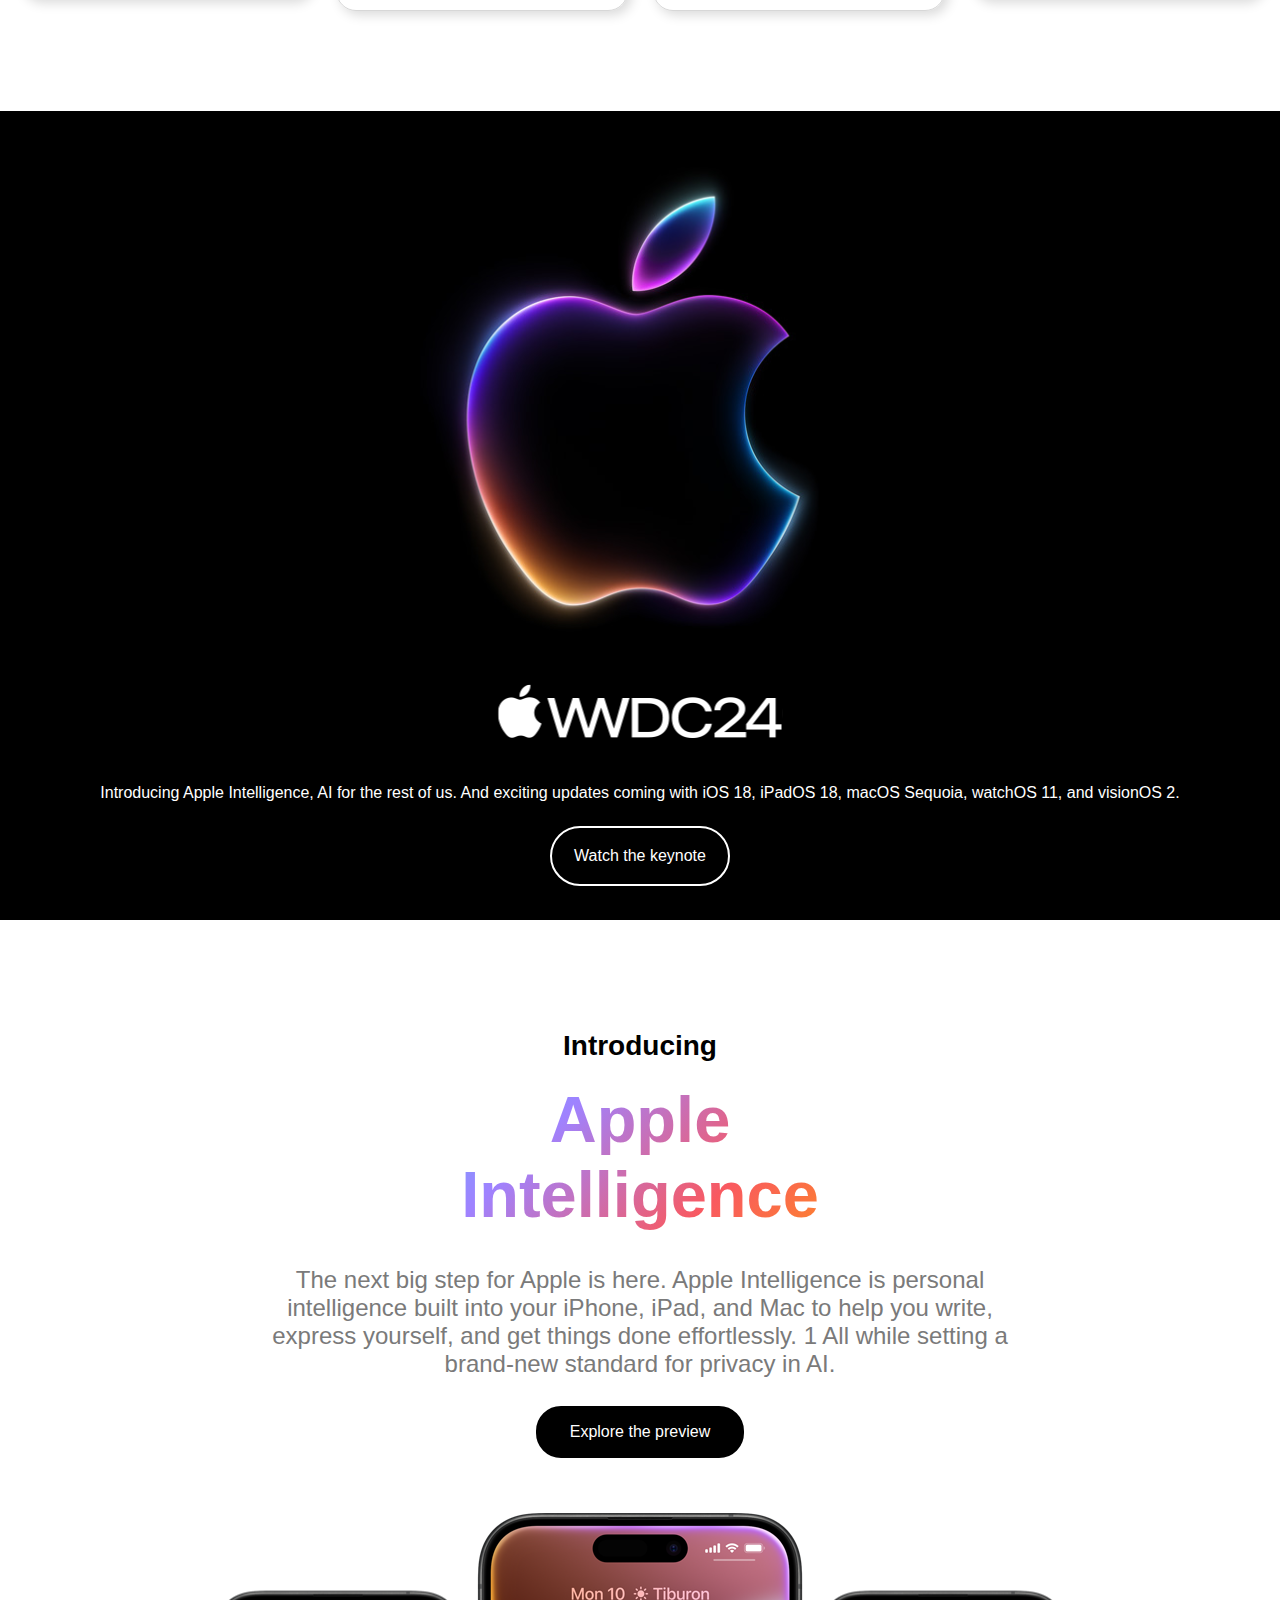
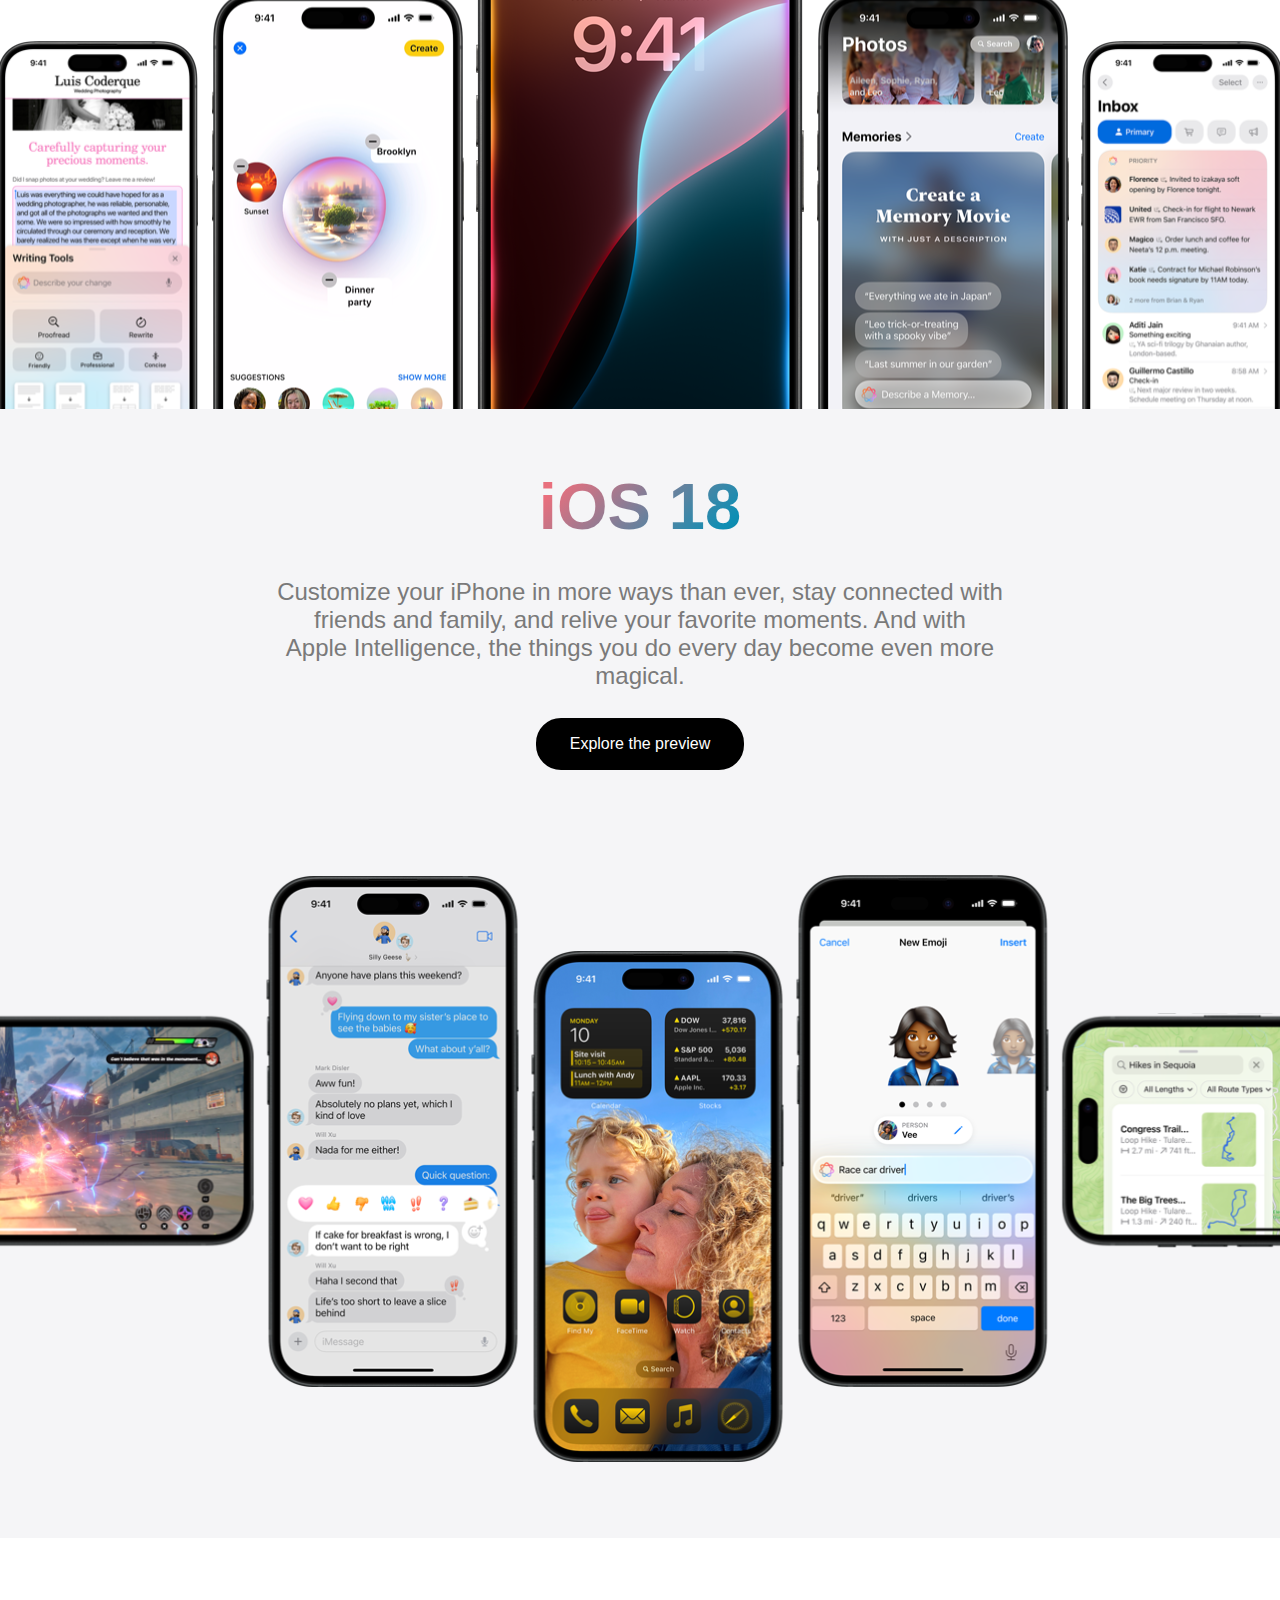
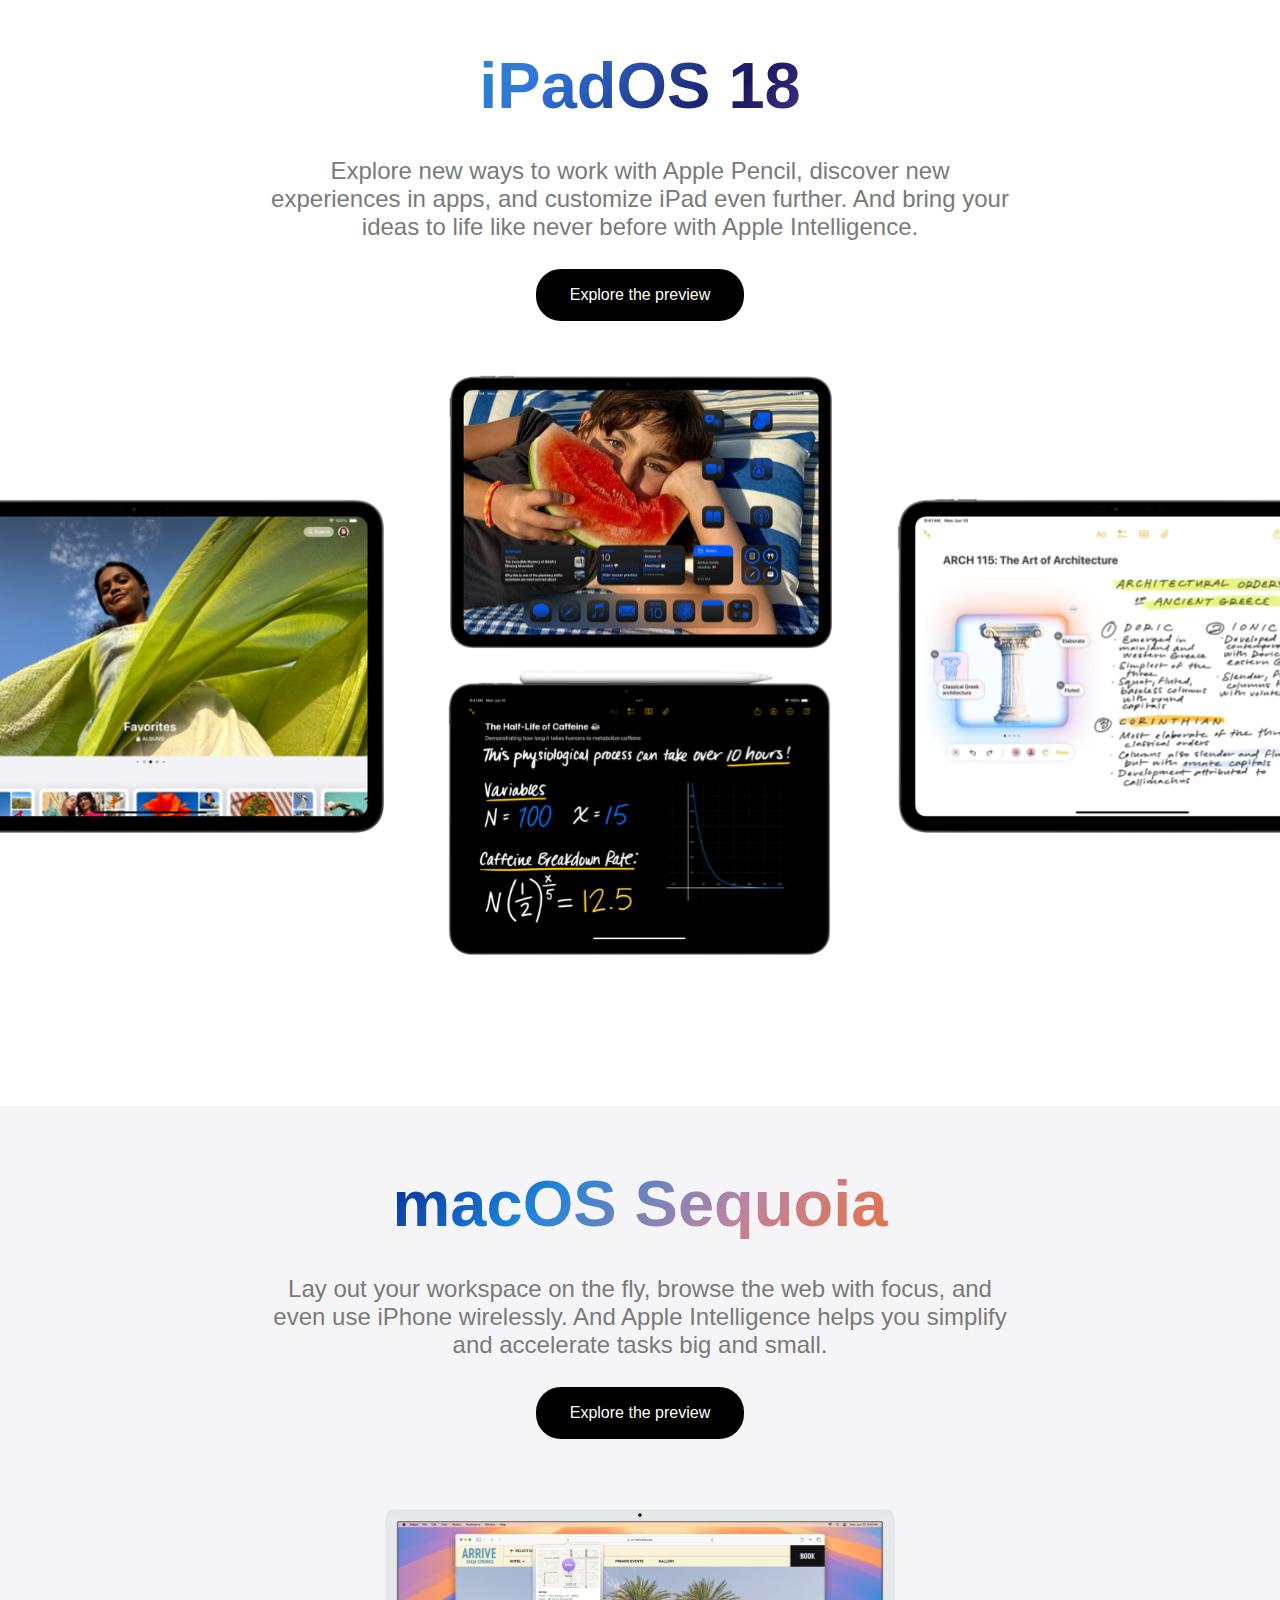
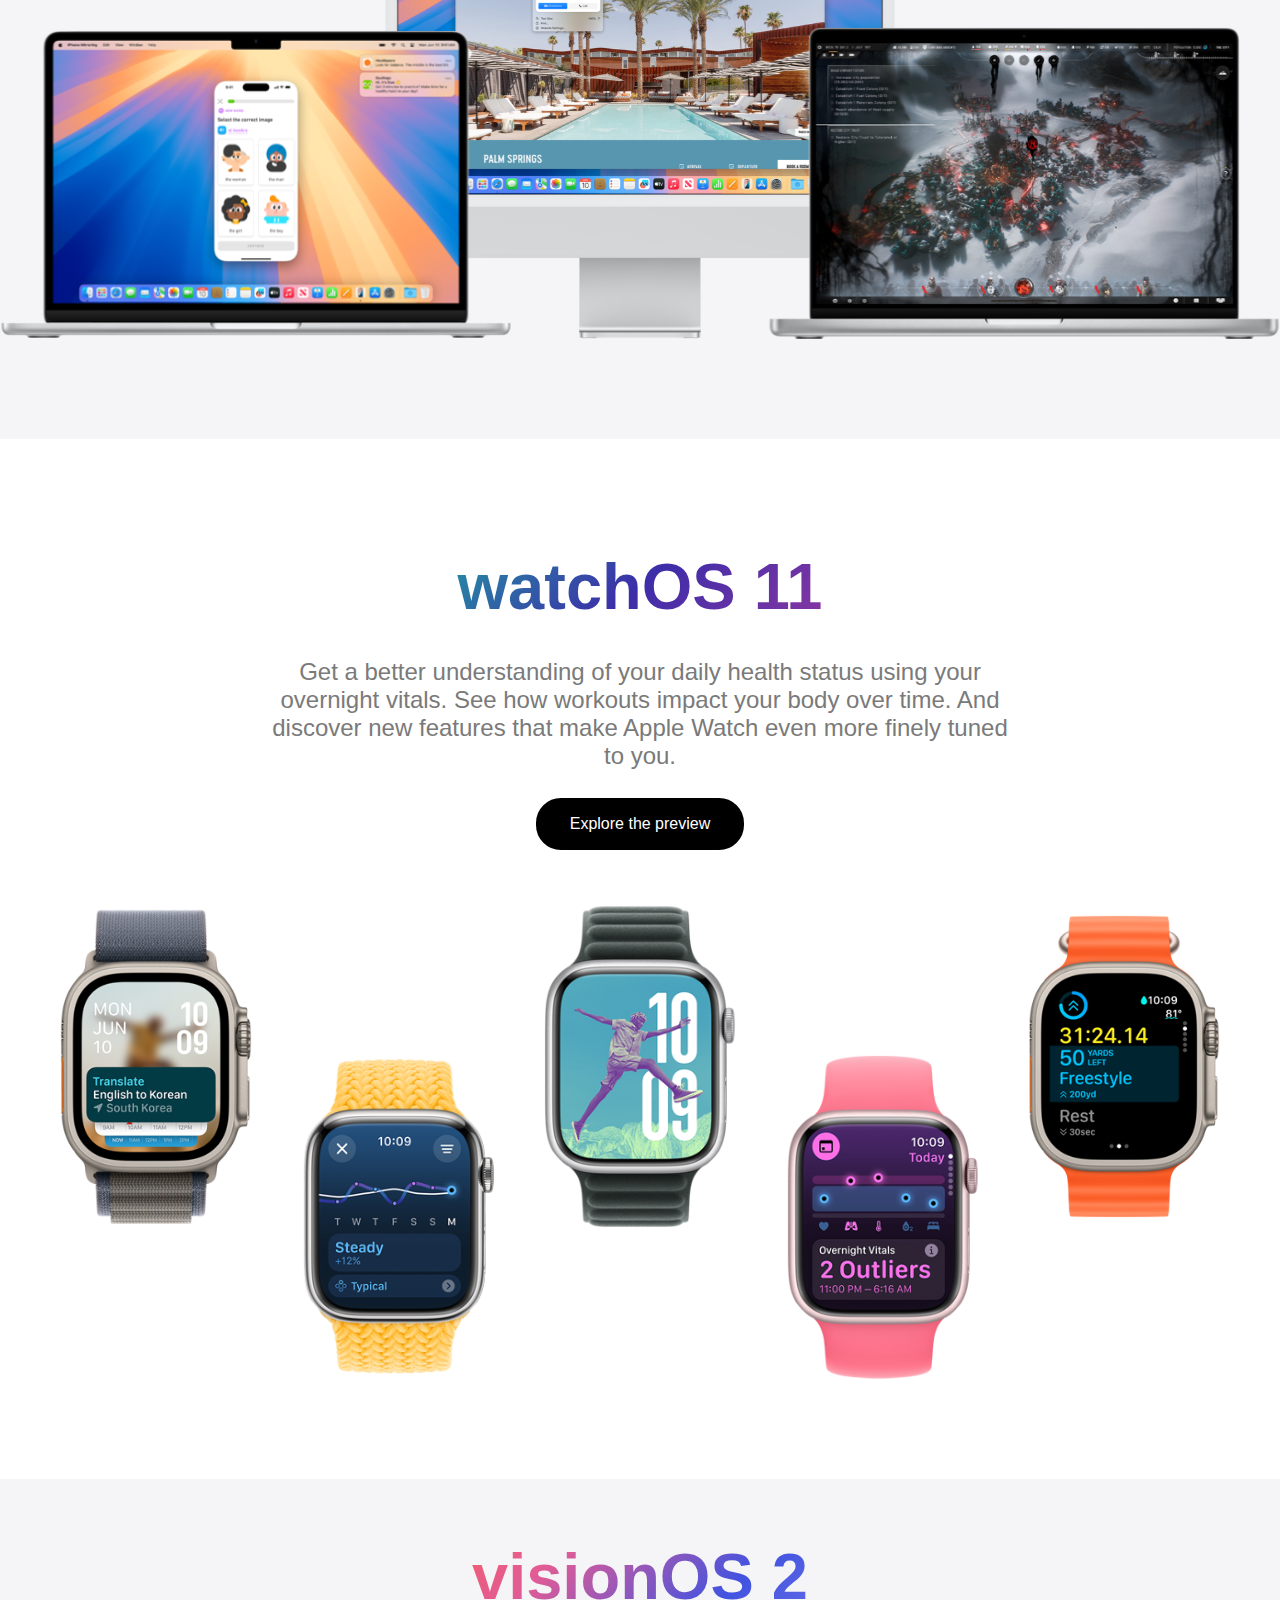
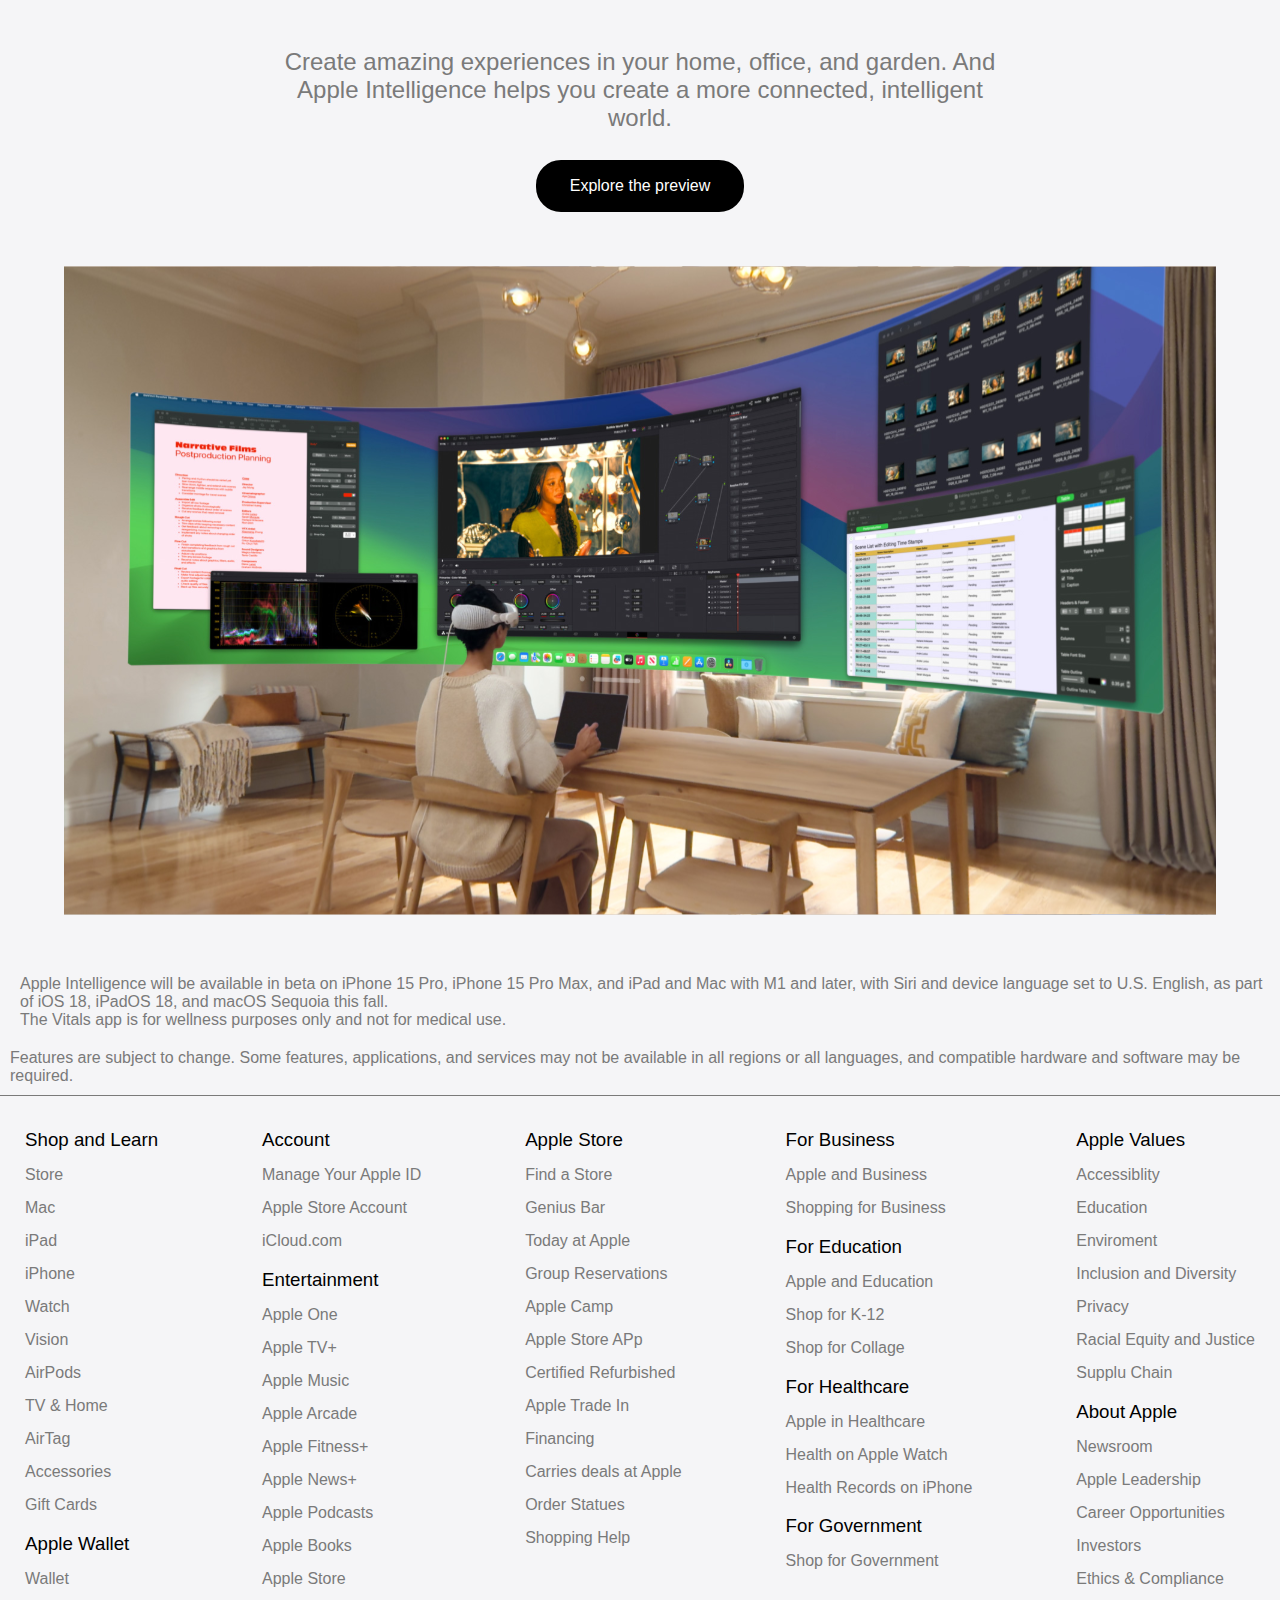
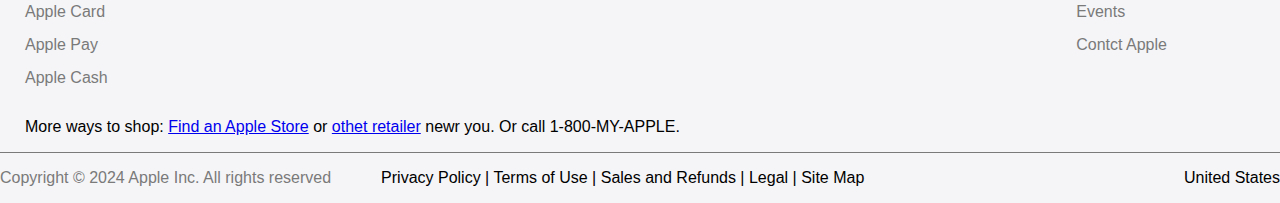
==== commit 14d3b44f: "final commit" ====
--- a/Landing_Page_Project/index.html
+++ b/Landing_Page_Project/index.html
@@ -307,112 +307,151 @@
             </p>
           </div>
         </div>
-        <div class="footer__body">
-          <div class="line">
-            <div class="line__section">
-              <h3>Shop and Learn</h3>
-              <span>Store</span>
-              <span>Mac</span>
-              <span>iPad</span>
-              <span>iPhone</span>
-              <span>Watch</span>
-              <span>Vision</span>
-              <span>AirPods</span>
-              <span>TV & Home</span>
-              <span>AirTag</span>
-              <span>Accessories</span>
-              <span>Gift Cards</span>
-            </div>
-            <div class="line__section">
-              <h3>Apple Wallet</h3>
-              <span>Wallet</span>
-              <span>Apple Card</span>
-              <span>Apple Pay</span>
-              <span>Apple Cash</span>
-            </div>
-          </div>
-          <div class="line">
-            <div class="line__section">
-              <h3>Account</h3>
-              <span>Manage Your Apple ID</span>
-              <span>Apple Store Account</span>
-              <span>iCloud.com</span>
-            </div>
-            <div class="line__section">
-              <h3>Entertainment</h3>
-              <span>Apple One</span>
-              <span>Apple TV+</span>
-              <span>Apple Music</span>
-              <span>Apple Arcade</span>
-              <span>Apple Fitness+</span>
-              <span>Apple News+</span>
-              <span>Apple Podcasts</span>
-              <span>Apple Books</span>
-              <span>Apple Store</span>
-            </div>
-          </div>
-          <div class="line">
-            <div class="line__section">
-              <h3>Apple Store</h3>
-              <span>Find a Store</span>
-              <span>Genius Bar</span>
-              <span>Today at Apple</span>
-              <span>Group Reservations</span>
-              <span>Apple Camp</span>
-              <span>Apple Store APp</span>
-              <span>Certified Refurbished</span>
-              <span>Apple Trade In</span>
-              <span>Financing</span>
-              <span>Carries deals at Apple</span>
-              <span>Order Statues</span>
-              <span>Shopping Help</span>
-            </div>
-          </div>
-          <div class="line">
-            <div class="line__section">
-              <h3>For Business</h3>
-              <span>Apple and Business</span>
-              <span>Shopping for Business</span>
-            </div>
-            <div class="line__section">
-              <h3>For Education</h3>
-              <span>Apple and Education</span>
-              <span>Shop for K-12</span>
-              <span>Shop for Collage</span>
-            </div>
-            <div class="line__section">
-              <h3>For Healthcare</h3>
-              <span>Apple in Healthcare</span>
-              <span>Health on Apple Watch</span>
-              <span>Health Records on iPhone</span>
-            </div>
-            <div class="line__section">
-              <h3>For Government</h3>
-              <span>Shop for Government</span>
-            </div>
-          </div>
-          <div class="line">
-            <div class="line__section">
-              <h3>Apple Values</h3>
-              <span>Accessiblity</span>
-              <span>Education</span>
-              <span>Enviroment</span>
-              <span>Inclusion and Diversity</span>
-              <span>Privacy</span>
-              <span>Racial Equity and Justice</span>
-              <span>Supplu Chain</span>
-            </div>
-            <div class="line__section">
-              <h3>About Apple</h3>
-              <span>Newsroom</span>
-              <span>Apple Leadership</span>
-              <span>Career Opportunities</span>
-              <span>Investors</span>
-              <span>Ethics & Compliance</span>
-              <span>Events</span>
-              <span>Contct Apple</span>
-            </div>
-          </div>
+        <div class="footer__body__container">
+          <div class="footer__body">
+            <div class="line">
+              <div class="line__section">
+                <h3>Shop and Learn</h3>
+                <span>Store</span>
+                <span>Mac</span>
+                <span>iPad</span>
+                <span>iPhone</span>
+                <span>Watch</span>
+                <span>Vision</span>
+                <span>AirPods</span>
+                <span>TV & Home</span>
+                <span>AirTag</span>
+                <span>Accessories</span>
+                <span>Gift Cards</span>
+                <div class="small__mobile__extend">
+                  <img src="./Images/Icons/chevron_down.svg" alt="" />
+                </div>
+              </div>
+              <div class="line__section">
+                <h3>Apple Wallet</h3>
+                <span>Wallet</span>
+                <span>Apple Card</span>
+                <span>Apple Pay</span>
+                <span>Apple Cash</span>
+                <div class="small__mobile__extend">
+                  <img src="./Images/Icons/chevron_down.svg" alt="" />
+                </div>
+              </div>
+            </div>
+            <div class="line">
+              <div class="line__section">
+                <h3>Account</h3>
+                <span>Manage Your Apple ID</span>
+                <span>Apple Store Account</span>
+                <span>iCloud.com</span>
+                <div class="small__mobile__extend">
+                  <img src="./Images/Icons/chevron_down.svg" alt="" />
+                </div>
+              </div>
+              <div class="line__section">
+                <h3>Entertainment</h3>
+                <span>Apple One</span>
+                <span>Apple TV+</span>
+                <span>Apple Music</span>
+                <span>Apple Arcade</span>
+                <span>Apple Fitness+</span>
+                <span>Apple News+</span>
+                <span>Apple Podcasts</span>
+                <span>Apple Books</span>
+                <span>Apple Store</span>
+                <div class="small__mobile__extend">
+                  <img src="./Images/Icons/chevron_down.svg" alt="" />
+                </div>
+              </div>
+            </div>
+            <div class="line">
+              <div class="line__section">
+                <h3>Apple Store</h3>
+                <span>Find a Store</span>
+                <span>Genius Bar</span>
+                <span>Today at Apple</span>
+                <span>Group Reservations</span>
+                <span>Apple Camp</span>
+                <span>Apple Store APp</span>
+                <span>Certified Refurbished</span>
+                <span>Apple Trade In</span>
+                <span>Financing</span>
+                <span>Carries deals at Apple</span>
+                <span>Order Statues</span>
+                <span>Shopping Help</span>
+                <div class="small__mobile__extend">
+                  <img src="./Images/Icons/chevron_down.svg" alt="" />
+                </div>
+              </div>
+            </div>
+            <div class="line">
+              <div class="line__section">
+                <h3>For Business</h3>
+                <span>Apple and Business</span>
+                <span>Shopping for Business</span>
+                <div class="small__mobile__extend">
+                  <img src="./Images/Icons/chevron_down.svg" alt="" />
+                </div>
+              </div>
+              <div class="line__section">
+                <h3>For Education</h3>
+                <span>Apple and Education</span>
+                <span>Shop for K-12</span>
+                <span>Shop for Collage</span>
+                <div class="small__mobile__extend">
+                  <img src="./Images/Icons/chevron_down.svg" alt="" />
+                </div>
+              </div>
+              <div class="line__section">
+                <h3>For Healthcare</h3>
+                <span>Apple in Healthcare</span>
+                <span>Health on Apple Watch</span>
+                <span>Health Records on iPhone</span>
+                <div class="small__mobile__extend">
+                  <img src="./Images/Icons/chevron_down.svg" alt="" />
+                </div>
+              </div>
+              <div class="line__section">
+                <h3>For Government</h3>
+                <span>Shop for Government</span>
+                <div class="small__mobile__extend">
+                  <img src="./Images/Icons/chevron_down.svg" alt="" />
+                </div>
+              </div>
+            </div>
+            <div class="line">
+              <div class="line__section">
+                <h3>Apple Values</h3>
+                <span>Accessiblity</span>
+                <span>Education</span>
+                <span>Enviroment</span>
+                <span>Inclusion and Diversity</span>
+                <span>Privacy</span>
+                <span>Racial Equity and Justice</span>
+                <span>Supplu Chain</span>
+                <div class="small__mobile__extend">
+                  <img src="./Images/Icons/chevron_down.svg" alt="" />
+                </div>
+              </div>
+              <div class="line__section">
+                <h3>About Apple</h3>
+                <span>Newsroom</span>
+                <span>Apple Leadership</span>
+                <span>Career Opportunities</span>
+                <span>Investors</span>
+                <span>Ethics & Compliance</span>
+                <span>Events</span>
+                <span>Contct Apple</span>
+                <div class="small__mobile__extend">
+                  <img src="./Images/Icons/chevron_down.svg" alt="" />
+                </div>
+              </div>
+            </div>
+          </div>
+          <p>
+            More ways to shop: <a href="#">Find an Apple Store</a> or
+            <a href="#">othet retailer</a> newr you. Or call 1-800-MY-APPLE.
+          </p>
         </div>
         <div class="bottom__footer">
           <div class="bottom__left">
--- a/Landing_Page_Project/Style/Footer.css
+++ b/Landing_Page_Project/Style/Footer.css
@@ -36,13 +36,20 @@
   padding-left: 20px;
 }
 
-.footer__body {
+.footer__body__container {
   border-top: 1px solid var(--Gray-color);
   border-bottom: 1px solid var(--Gray-color);
-  max-width: calc(1700px - 1%);
+  padding: 0 25px;
+  box-sizing: border-box;
+  max-width: 1700px;
+  width: 100%;
+}
+
+.footer__body {
   display: flex;
   align-items: flex-start;
   justify-content: space-between;
+  width: 100%;
 }
 
 .line {
@@ -59,10 +66,17 @@
 
 .line__section h3 {
   margin-bottom: 0;
+  font-weight: 500;
+  cursor: pointer;
 }
 
 .line__section span {
   color: var(--Gray-color);
+  cursor: pointer;
+}
+
+.small__mobile__extend {
+  display: none;
 }
 
 .bottom__footer {
@@ -78,3 +92,56 @@
   justify-content: flex-start;
   gap: 50px;
 }
+
+@media screen and (max-width: 890px) {
+  .line__section span {
+    display: none;
+  }
+
+  .small__mobile__extend {
+    display: block;
+  }
+
+  .Container {
+    padding: 0 20px;
+  }
+
+  .footer__body__container {
+    border-bottom: none;
+    padding: 0;
+  }
+
+  .footer__body {
+    flex-direction: column;
+  }
+
+  .line {
+    width: 100%;
+    margin: 0;
+  }
+
+  .line__section {
+    border-bottom: 1px solid var(--Gray-color);
+    width: 100%;
+    flex-direction: row;
+    align-items: center;
+    justify-content: space-between;
+  }
+
+  .line__section h3 {
+    margin: 20px 0;
+    cursor: pointer;
+  }
+
+  .bottom__footer {
+    flex-direction: column-reverse;
+    align-items: flex-start;
+    padding-bottom: 50px;
+  }
+
+  .bottom__left {
+    flex-direction: column;
+    align-items: flex-start;
+    gap: 0;
+  }
+}
